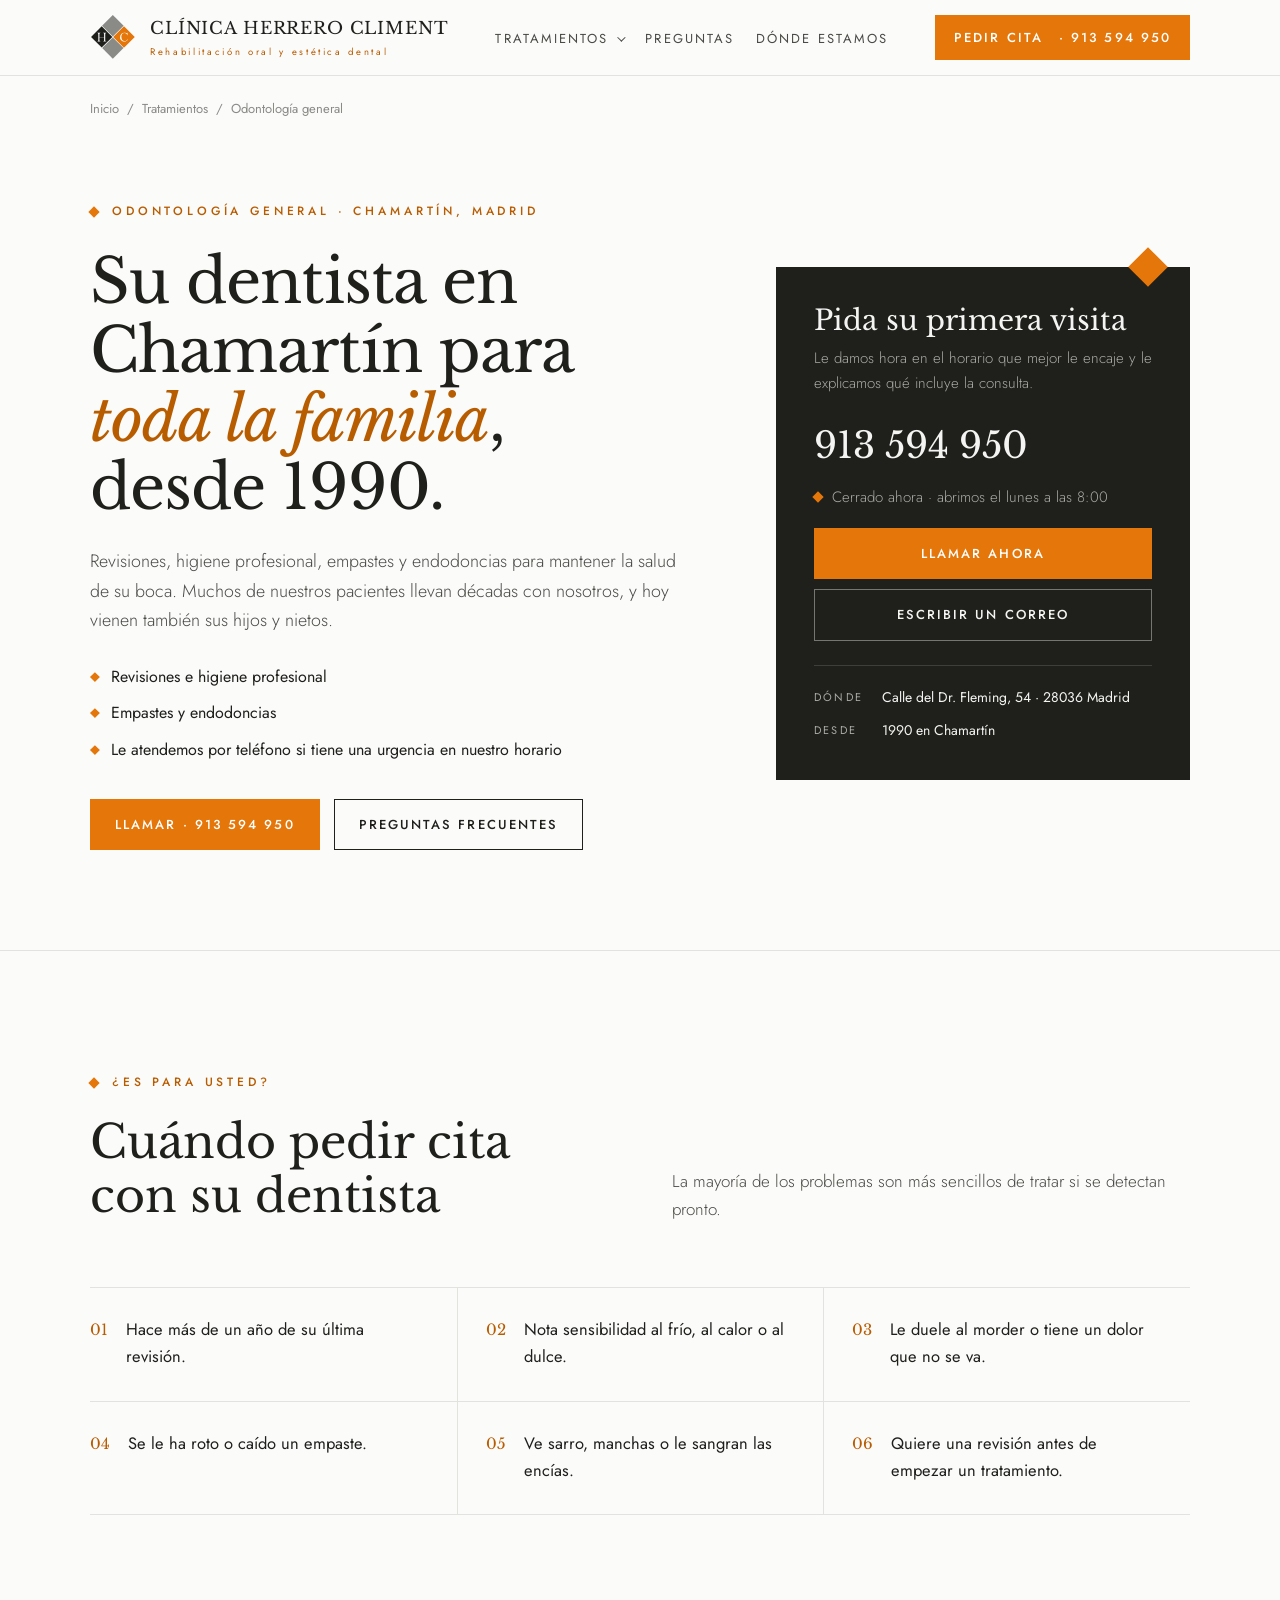
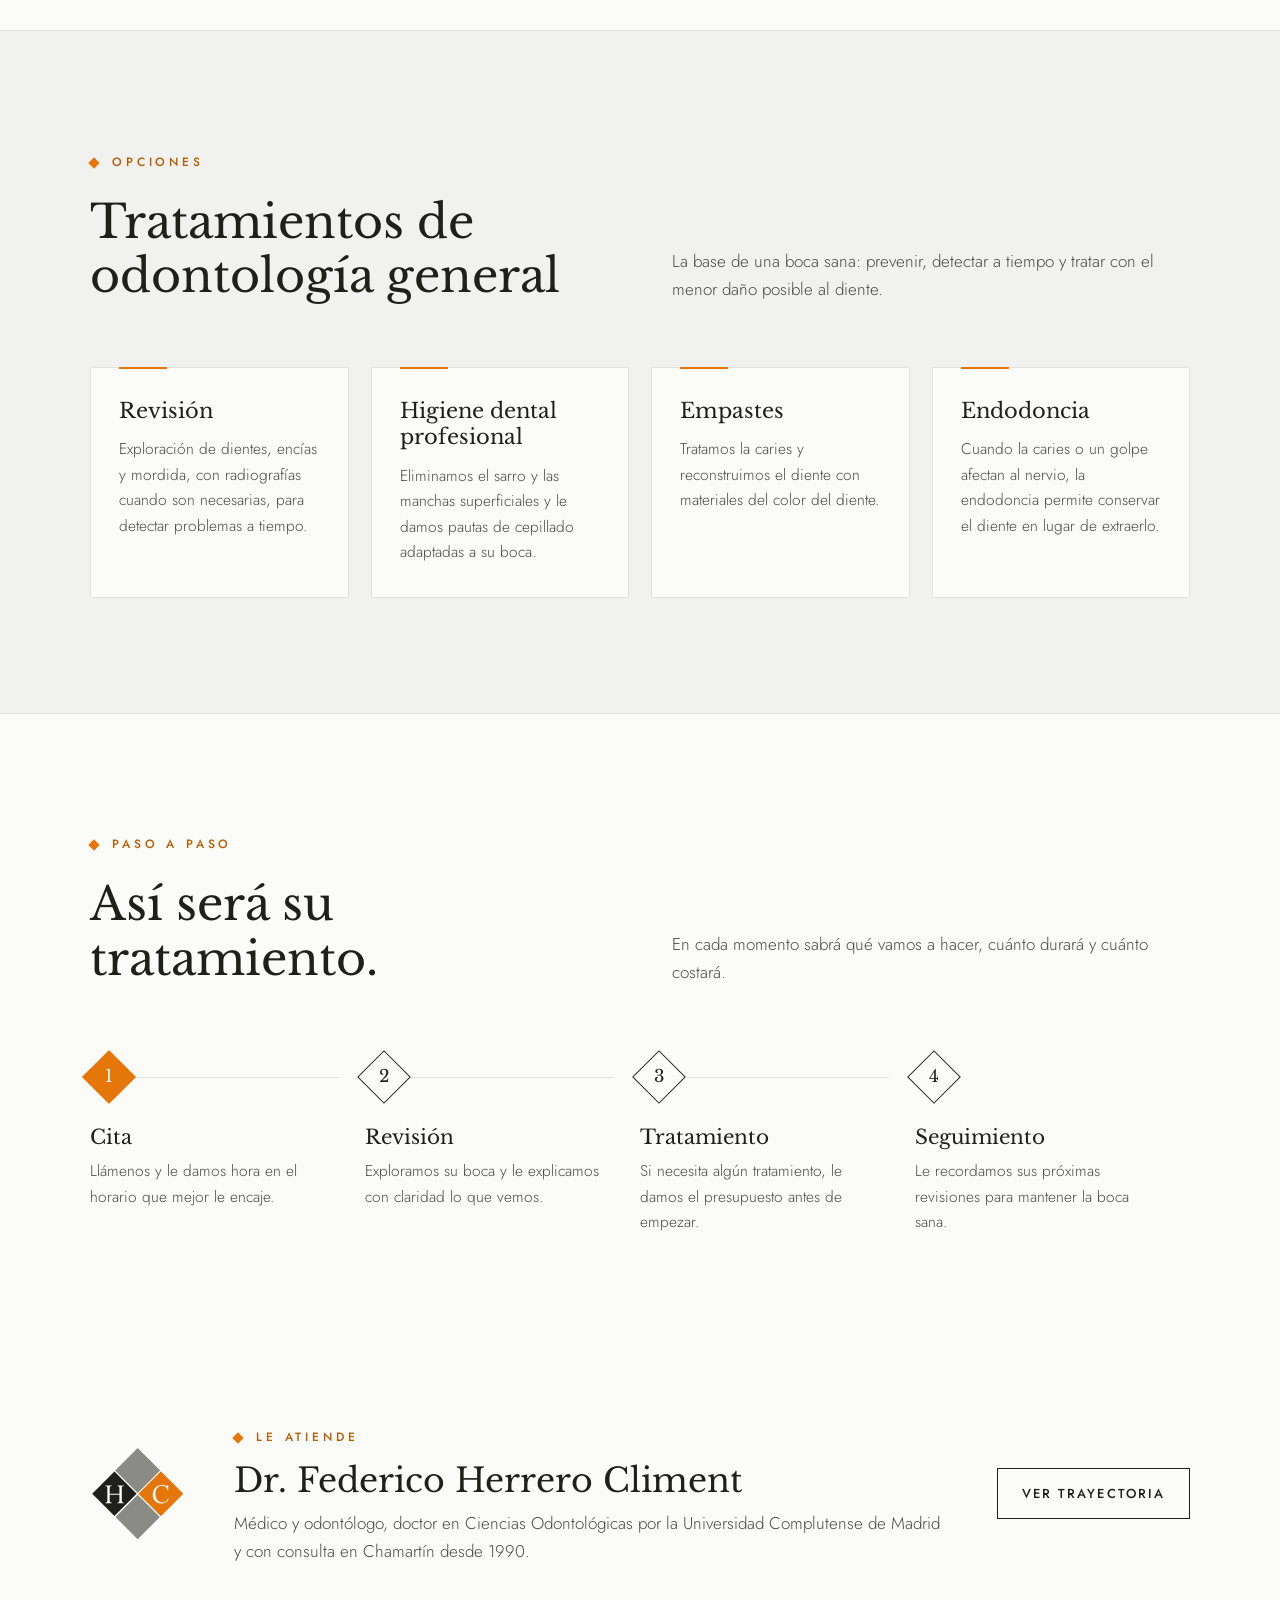
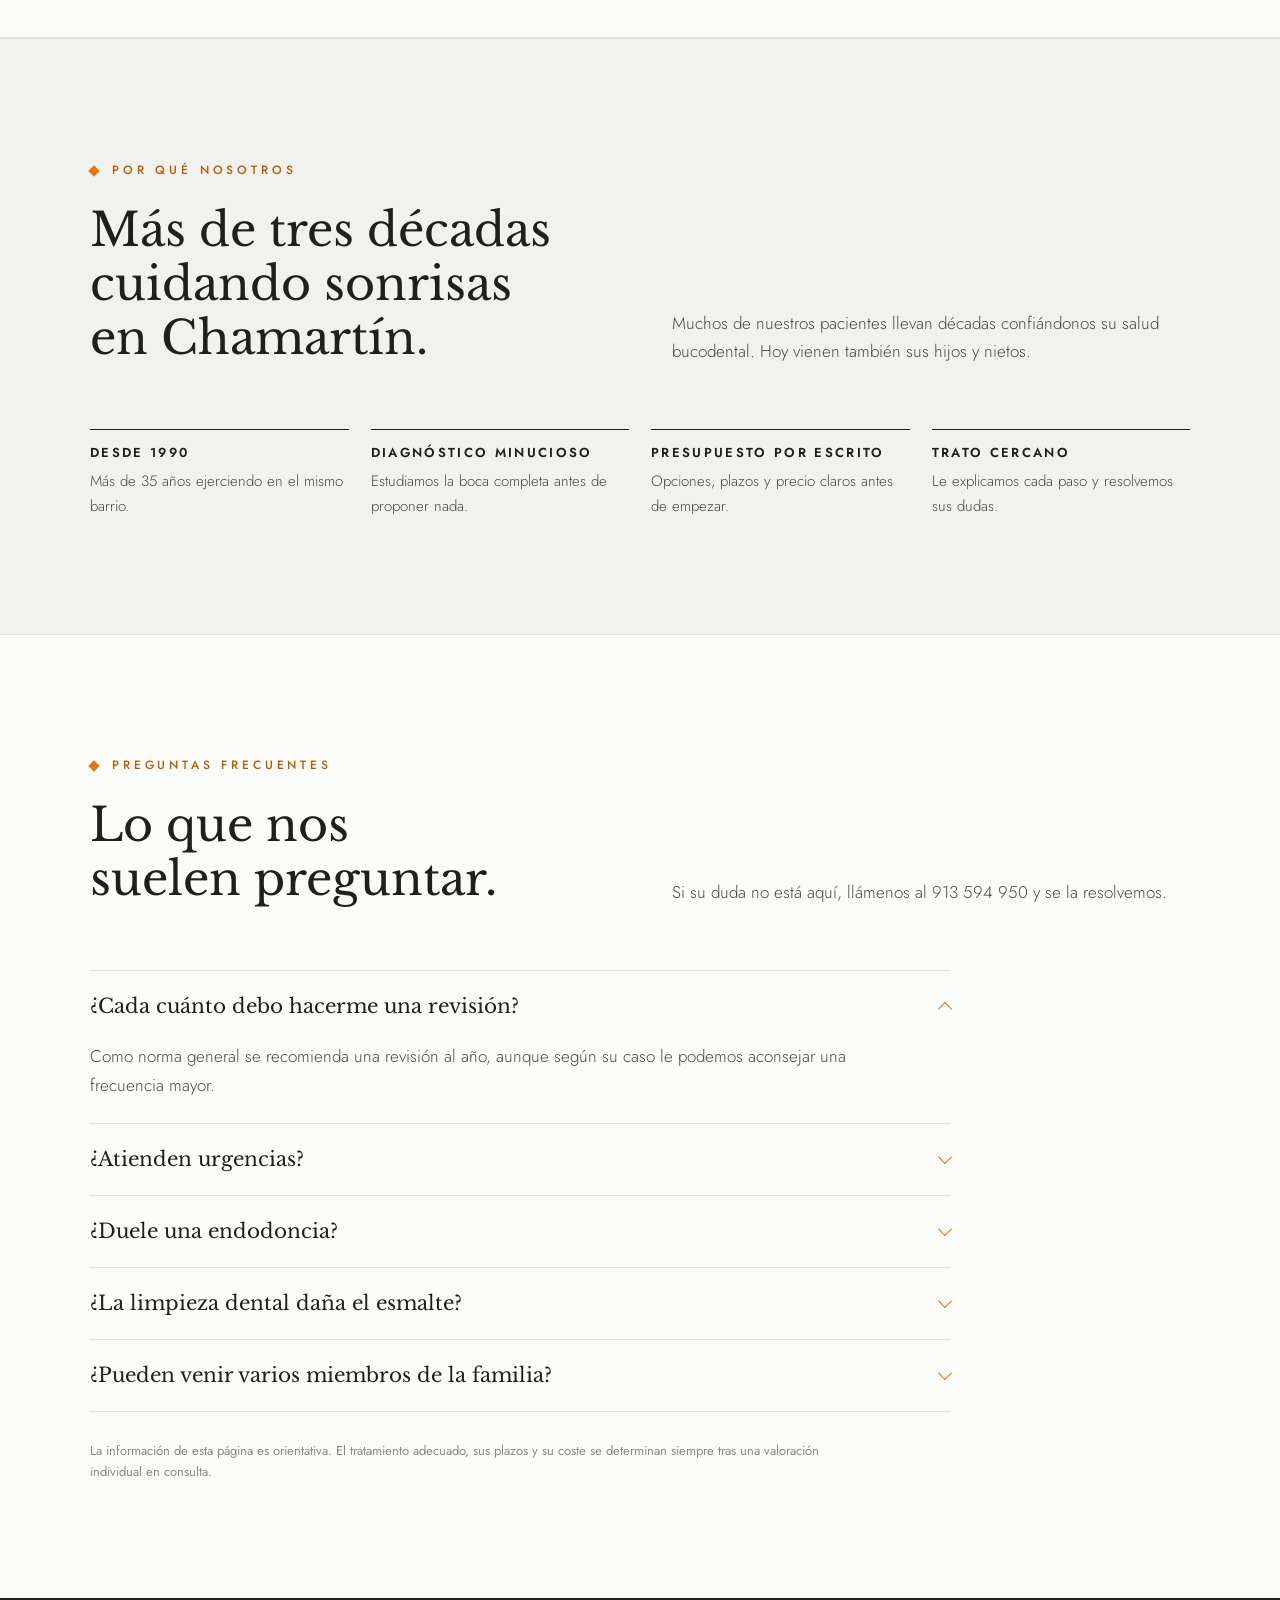
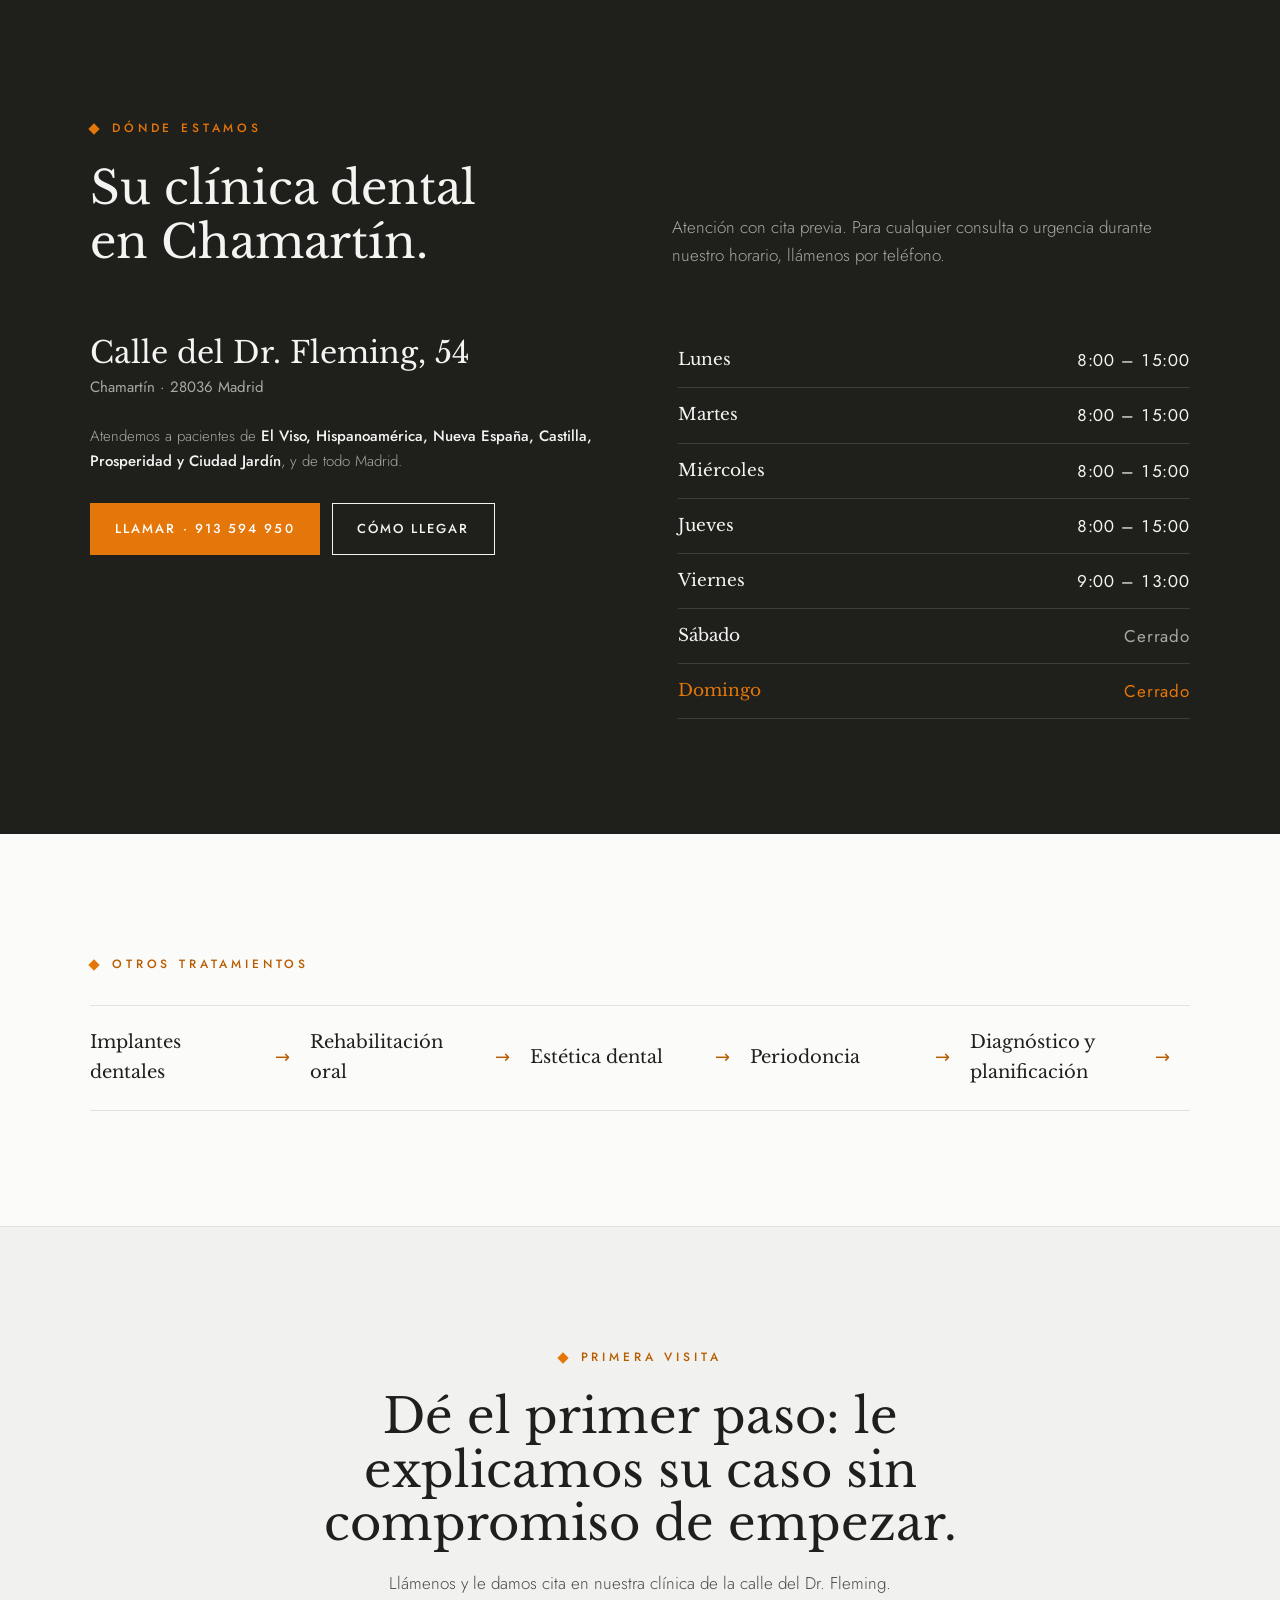
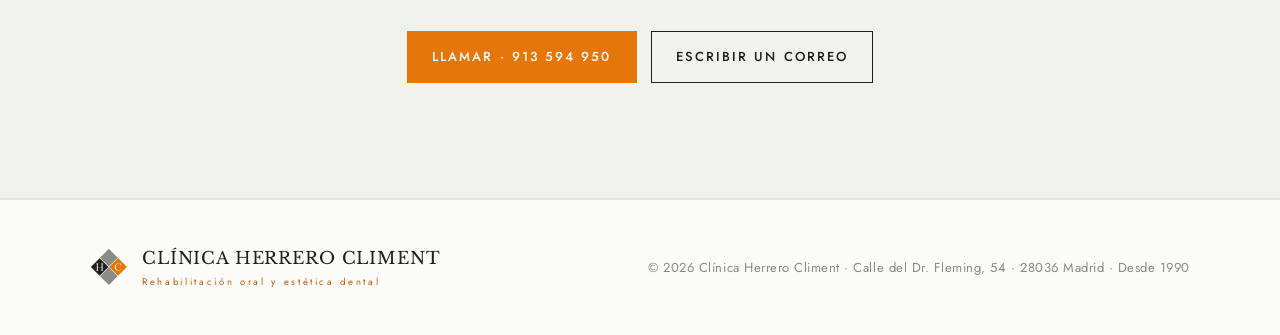
==== dentista-chamartin.html @ 9640ea22 "mejora" ====
<!doctype html>
<html lang="es">
<head>
<meta charset="utf-8">
<meta name="viewport" content="width=device-width, initial-scale=1, viewport-fit=cover">
<title>Dentista en Chamartín, Madrid | Revisiones, empastes y endodoncias | Clínica Herrero Climent</title>
<meta name="description" content="Dentista en Chamartín desde 1990: revisiones, higiene dental, empastes y endodoncias para toda la familia. Calle del Dr. Fleming, 54, Madrid. Tel. 913 594 950.">
<meta property="og:type" content="website">
<meta property="og:locale" content="es_ES">
<meta property="og:title" content="Dentista en Chamartín, Madrid | Revisiones, empastes y endodoncias | Clínica Herrero Climent">
<meta property="og:description" content="Dentista en Chamartín desde 1990: revisiones, higiene dental, empastes y endodoncias para toda la familia. Calle del Dr. Fleming, 54, Madrid. Tel. 913 594 950.">
<link rel="preconnect" href="https://fonts.googleapis.com">
<link rel="preconnect" href="https://fonts.gstatic.com" crossorigin>
<link rel="stylesheet" href="https://fonts.googleapis.com/css2?family=Libre+Baskerville:ital,wght@0,400;0,700;1,400&family=Jost:wght@300;400;500;600&display=swap">
<link rel="icon" href="favicon.svg" type="image/svg+xml">
<link rel="apple-touch-icon" href="apple-touch-icon.png">
<link rel="stylesheet" href="tratamientos.css">
<script type="application/ld+json">{"@context": "https://schema.org", "@type": "Dentist", "name": "Clínica Herrero Climent", "telephone": "+34913594950", "email": "clinica@fherrerocliment.net", "foundingDate": "1990", "address": {"@type": "PostalAddress", "streetAddress": "Calle del Dr. Fleming, 54", "addressLocality": "Madrid", "addressRegion": "Madrid", "postalCode": "28036", "addressCountry": "ES"}, "areaServed": ["Chamartín", "El Viso", "Hispanoamérica", "Nueva España", "Castilla", "Prosperidad", "Ciudad Jardín", "Madrid"], "openingHoursSpecification": [{"@type": "OpeningHoursSpecification", "dayOfWeek": ["Monday", "Tuesday", "Wednesday", "Thursday"], "opens": "08:00", "closes": "15:00"}, {"@type": "OpeningHoursSpecification", "dayOfWeek": "Friday", "opens": "09:00", "closes": "13:00"}], "availableService": {"@type": "MedicalProcedure", "name": "Odontología general"}, "employee": {"@type": "Person", "name": "Federico Herrero Climent", "honorificPrefix": "Dr.", "jobTitle": "Odontólogo", "alumniOf": [{"@type": "CollegeOrUniversity", "name": "Universidad de Alcalá"}, {"@type": "CollegeOrUniversity", "name": "Universidad Complutense de Madrid"}, {"@type": "CollegeOrUniversity", "name": "Universitat Politècnica de Catalunya"}], "memberOf": {"@type": "Organization", "name": "Sociedad Española de Periodoncia y Osteointegración (SEPA)"}}}</script>
<script type="application/ld+json">{"@context": "https://schema.org", "@type": "FAQPage", "mainEntity": [{"@type": "Question", "name": "¿Cada cuánto debo hacerme una revisión?", "acceptedAnswer": {"@type": "Answer", "text": "Como norma general se recomienda una revisión al año, aunque según su caso le podemos aconsejar una frecuencia mayor."}}, {"@type": "Question", "name": "¿Atienden urgencias?", "acceptedAnswer": {"@type": "Answer", "text": "Si tiene dolor o una urgencia dental durante nuestro horario, llámenos al 913 594 950 y haremos lo posible por atenderle cuanto antes."}}, {"@type": "Question", "name": "¿Duele una endodoncia?", "acceptedAnswer": {"@type": "Answer", "text": "Se realiza con anestesia local, por lo que durante el tratamiento no debería sentir dolor. Es normal notar el diente algo sensible los días siguientes."}}, {"@type": "Question", "name": "¿La limpieza dental daña el esmalte?", "acceptedAnswer": {"@type": "Answer", "text": "No. La higiene profesional elimina el sarro y la placa sin dañar el esmalte, y es una de las mejores formas de prevenir caries y problemas de encías."}}, {"@type": "Question", "name": "¿Pueden venir varios miembros de la familia?", "acceptedAnswer": {"@type": "Answer", "text": "Por supuesto. Atendemos a pacientes de todas las edades y muchas familias del barrio vienen a la clínica desde hace generaciones."}}]}</script>
</head>
<body>
<svg width="0" height="0" style="position:absolute" aria-hidden="true">
  <defs>
    <g id="hc-mark"><g transform="scale(2.69) translate(-297.5,-212.6)">
        <path class="tile t2" fill="var(--ink)" d="M 247.84 212.41 L 271.93 236.50 L 296.03 212.41 L 271.93 188.31 Z M 247.84 212.41 "/>
        <path class="tile t4" fill="var(--stone)" d="M 273.03 237.60 L 297.13 261.69 L 321.22 237.60 L 297.13 213.50 Z M 273.03 237.60 "/>
        <path class="tile t1" fill="var(--stone)" d="M 272.77 187.19 L 297.14 211.57 L 321.52 187.19 L 297.14 162.82 Z M 272.77 187.19 "/>
        <path class="tile t3" fill="var(--orange)" d="M 297.96 212.39 L 322.34 236.76 L 346.71 212.39 L 322.34 188.01 Z M 297.96 212.39 "/>
        <path fill="#ffffff" d="M 327.76 221.66 C 326.33 222.54 324.71 222.99 322.88 222.99 C 321.15 222.99 319.55 222.58 318.07 221.76 C 316.60 220.94 315.46 219.82 314.66 218.39 C 313.87 216.96 313.47 215.32 313.47 213.46 C 313.47 210.41 314.40 207.89 316.27 205.90 C 318.14 203.90 320.50 202.90 323.35 202.90 C 324.31 202.90 325.52 203.07 326.99 203.41 C 327.82 203.60 328.39 203.70 328.70 203.70 C 329.19 203.70 329.53 203.50 329.73 203.10 L 330.27 203.10 L 330.27 208.81 L 329.70 208.81 C 329.24 207.03 328.51 205.73 327.51 204.89 C 326.50 204.05 325.16 203.64 323.48 203.64 C 321.30 203.64 319.58 204.42 318.31 205.98 C 317.04 207.55 316.40 209.64 316.40 212.25 C 316.40 215.11 317.07 217.41 318.42 219.16 C 319.76 220.91 321.52 221.78 323.69 221.78 C 326.71 221.78 328.93 220.37 330.37 217.57 L 330.87 218.04 C 330.23 219.57 329.20 220.77 327.76 221.66 "/>
        <path fill="var(--paper)" d="M 282.13 203.82 C 281.31 203.82 280.73 204.05 280.41 204.50 C 280.10 204.96 279.94 205.76 279.94 206.91 L 279.94 218.99 C 279.94 220.15 280.10 220.95 280.41 221.39 C 280.73 221.84 281.31 222.06 282.13 222.06 L 282.13 222.62 L 275.20 222.62 L 275.20 222.06 C 276.06 222.06 276.64 221.84 276.92 221.39 C 277.22 220.95 277.36 220.14 277.36 218.99 L 277.36 213.37 L 266.82 213.37 L 266.82 218.99 C 266.82 220.13 266.98 220.93 267.30 221.39 C 267.63 221.84 268.21 222.06 269.06 222.06 L 269.06 222.62 L 262.06 222.62 L 262.06 222.06 C 262.91 222.06 263.49 221.83 263.80 221.37 C 264.10 220.92 264.26 220.12 264.26 218.99 L 264.26 206.91 C 264.26 205.73 264.10 204.91 263.79 204.48 C 263.47 204.04 262.90 203.82 262.06 203.82 L 262.06 203.26 L 269.06 203.26 L 269.06 203.82 C 268.21 203.82 267.63 204.06 267.30 204.53 C 266.98 205 266.82 205.79 266.82 206.91 L 266.82 212.42 L 277.36 212.42 L 277.36 206.91 C 277.36 205.72 277.21 204.91 276.91 204.48 C 276.60 204.04 276.03 203.82 275.20 203.82 L 275.20 203.26 L 282.13 203.26 Z M 282.13 203.82 "/>
      </g></g>
  </defs>
</svg>

<header class="top">
  <div class="wrap">
    <a class="brand" href="index.html" aria-label="Clínica Herrero Climent, inicio">
      <svg viewBox="-140 -140 280 280" aria-hidden="true"><use href="#hc-mark"/></svg>
      <span><span class="brand-name">Clínica Herrero Climent</span><span class="brand-sub">Rehabilitación oral y estética dental</span></span>
    </a>
    <nav aria-label="Principal">
      <ul>
        <li class="has-sub"><a href="index.html#tratamientos">Tratamientos</a>
          <div class="sub"><ul>
            <li><a href="implantes-dentales-chamartin.html">Implantes dentales</a></li>
            <li><a href="rehabilitacion-oral-chamartin.html">Rehabilitación oral</a></li>
            <li><a href="estetica-dental-chamartin.html">Estética dental</a></li>
            <li><a href="periodoncia-chamartin.html">Periodoncia</a></li>
            <li><a href="dentista-chamartin.html" aria-current="page">Odontología general</a></li>
            <li><a href="estudio-dental-chamartin.html">Diagnóstico y planificación</a></li>
          </ul></div>
        </li>
        <li><a href="#preguntas">Preguntas</a></li>
        <li><a href="#ubicacion">Dónde estamos</a></li>
      </ul>
    </nav>
    <a class="btn solid" href="tel:+34913594950">Pedir cita<span class="long">&nbsp;· 913 594 950</span></a>
  </div>
</header>

<main>
  <section class="hero">
    <div class="wrap">
      <p class="crumbs"><a href="index.html">Inicio</a><span>/</span><a href="index.html#tratamientos">Tratamientos</a><span>/</span>Odontología general</p>
      <div class="grid">
        <div>
          <span class="eyebrow">Odontología general · Chamartín, Madrid</span>
          <h1>Su dentista en Chamartín para <em>toda la familia</em>, desde 1990.</h1>
          <p class="lead">Revisiones, higiene profesional, empastes y endodoncias para mantener la salud de su boca. Muchos de nuestros pacientes llevan décadas con nosotros, y hoy vienen también sus hijos y nietos.</p>
          <ul class="checks">
<li>Revisiones e higiene profesional</li>
<li>Empastes y endodoncias</li>
<li>Le atendemos por teléfono si tiene una urgencia en nuestro horario</li>
          </ul>
          <div class="actions">
            <a class="btn solid" href="tel:+34913594950">Llamar · 913 594 950</a>
            <a class="btn" href="#preguntas">Preguntas frecuentes</a>
          </div>
        </div>
        <aside class="card" aria-label="Pedir cita">
          <h2>Pida su primera visita</h2>
          <p>Le damos hora en el horario que mejor le encaje y le explicamos qué incluye la consulta.</p>
          <a class="tel" href="tel:+34913594950">913 594 950</a>
          <p class="status" id="status" aria-live="polite">Lunes a jueves 8:00–15:00 · Viernes 9:00–13:00</p>
          <a class="btn solid" href="tel:+34913594950">Llamar ahora</a>
          <a class="btn ghost" href="mailto:clinica@fherrerocliment.net?subject=Solicitud%20de%20cita%20%C2%B7%20Odontolog%C3%ADa%20general">Escribir un correo</a>
          <dl>
            <dt>Dónde</dt><dd>Calle del Dr. Fleming, 54 · 28036 Madrid</dd>
            <dt>Desde</dt><dd>1990 en Chamartín</dd>
          </dl>
        </aside>
      </div>
    </div>
  </section>

  <section class="block">
    <div class="wrap">
      <div class="head">
        <div><span class="eyebrow">¿Es para usted?</span><h2>Cuándo pedir cita con su dentista</h2></div>
        <p>La mayoría de los problemas son más sencillos de tratar si se detectan pronto.</p>
      </div>
      <div class="signs">
<div class="sign"><b>01</b><p>Hace más de un año de su última revisión.</p></div>
<div class="sign"><b>02</b><p>Nota sensibilidad al frío, al calor o al dulce.</p></div>
<div class="sign"><b>03</b><p>Le duele al morder o tiene un dolor que no se va.</p></div>
<div class="sign"><b>04</b><p>Se le ha roto o caído un empaste.</p></div>
<div class="sign"><b>05</b><p>Ve sarro, manchas o le sangran las encías.</p></div>
<div class="sign"><b>06</b><p>Quiere una revisión antes de empezar un tratamiento.</p></div>
      </div>
    </div>
  </section>

  <section class="block alt">
    <div class="wrap">
      <div class="head">
        <div><span class="eyebrow">Opciones</span><h2>Tratamientos de odontología general</h2></div>
        <p>La base de una boca sana: prevenir, detectar a tiempo y tratar con el menor daño posible al diente.</p>
      </div>
      <div class="opts">
<article class="opt"><h3>Revisión</h3><p>Exploración de dientes, encías y mordida, con radiografías cuando son necesarias, para detectar problemas a tiempo.</p></article>
<article class="opt"><h3>Higiene dental profesional</h3><p>Eliminamos el sarro y las manchas superficiales y le damos pautas de cepillado adaptadas a su boca.</p></article>
<article class="opt"><h3>Empastes</h3><p>Tratamos la caries y reconstruimos el diente con materiales del color del diente.</p></article>
<article class="opt"><h3>Endodoncia</h3><p>Cuando la caries o un golpe afectan al nervio, la endodoncia permite conservar el diente en lugar de extraerlo.</p></article>
      </div>
    </div>
  </section>

  <section class="block">
    <div class="wrap">
      <div class="head">
        <div><span class="eyebrow">Paso a paso</span><h2>Así será su tratamiento.</h2></div>
        <p>En cada momento sabrá qué vamos a hacer, cuánto durará y cuánto costará.</p>
      </div>
      <div class="steps">
<div class="step"><div class="dot"><span><i>1</i></span></div><h3>Cita</h3><p>Llámenos y le damos hora en el horario que mejor le encaje.</p></div>
<div class="step"><div class="dot"><span><i>2</i></span></div><h3>Revisión</h3><p>Exploramos su boca y le explicamos con claridad lo que vemos.</p></div>
<div class="step"><div class="dot"><span><i>3</i></span></div><h3>Tratamiento</h3><p>Si necesita algún tratamiento, le damos el presupuesto antes de empezar.</p></div>
<div class="step"><div class="dot"><span><i>4</i></span></div><h3>Seguimiento</h3><p>Le recordamos sus próximas revisiones para mantener la boca sana.</p></div>
      </div>
    </div>
  </section>

  <section class="doc-strip">
    <div class="wrap">
      <svg class="doc-mark" viewBox="-140 -140 280 280" aria-hidden="true"><use href="#hc-mark"/></svg>
      <div>
        <span class="eyebrow">Le atiende</span>
        <h2>Dr. Federico Herrero Climent</h2>
        <p>Médico y odontólogo, doctor en Ciencias Odontológicas por la Universidad Complutense de Madrid y con consulta en Chamartín desde 1990.</p>
      </div>
      <a class="btn" href="index.html#doctor">Ver trayectoria</a>
    </div>
  </section>

  <section class="block alt">
    <div class="wrap">
      <div class="head">
        <div><span class="eyebrow">Por qué nosotros</span><h2>Más de tres décadas cuidando sonrisas en Chamartín.</h2></div>
        <p>Muchos de nuestros pacientes llevan décadas confiándonos su salud bucodental. Hoy vienen también sus hijos y nietos.</p>
      </div>
      <div class="why">
        <div><h3>Desde 1990</h3><p>Más de 35 años ejerciendo en el mismo barrio.</p></div>
        <div><h3>Diagnóstico minucioso</h3><p>Estudiamos la boca completa antes de proponer nada.</p></div>
        <div><h3>Presupuesto por escrito</h3><p>Opciones, plazos y precio claros antes de empezar.</p></div>
        <div><h3>Trato cercano</h3><p>Le explicamos cada paso y resolvemos sus dudas.</p></div>
      </div>
    </div>
  </section>

  <section class="block" id="preguntas">
    <div class="wrap">
      <div class="head">
        <div><span class="eyebrow">Preguntas frecuentes</span><h2>Lo que nos suelen preguntar.</h2></div>
        <p>Si su duda no está aquí, llámenos al 913 594 950 y se la resolvemos.</p>
      </div>
      <div class="faq">
<details open><summary>¿Cada cuánto debo hacerme una revisión?</summary><p>Como norma general se recomienda una revisión al año, aunque según su caso le podemos aconsejar una frecuencia mayor.</p></details>
<details><summary>¿Atienden urgencias?</summary><p>Si tiene dolor o una urgencia dental durante nuestro horario, llámenos al 913 594 950 y haremos lo posible por atenderle cuanto antes.</p></details>
<details><summary>¿Duele una endodoncia?</summary><p>Se realiza con anestesia local, por lo que durante el tratamiento no debería sentir dolor. Es normal notar el diente algo sensible los días siguientes.</p></details>
<details><summary>¿La limpieza dental daña el esmalte?</summary><p>No. La higiene profesional elimina el sarro y la placa sin dañar el esmalte, y es una de las mejores formas de prevenir caries y problemas de encías.</p></details>
<details><summary>¿Pueden venir varios miembros de la familia?</summary><p>Por supuesto. Atendemos a pacientes de todas las edades y muchas familias del barrio vienen a la clínica desde hace generaciones.</p></details>
      </div>
      <p class="legal">La información de esta página es orientativa. El tratamiento adecuado, sus plazos y su coste se determinan siempre tras una valoración individual en consulta.</p>
    </div>
  </section>

  <section class="block local" id="ubicacion">
    <div class="wrap">
      <div class="head">
        <div><span class="eyebrow">Dónde estamos</span><h2>Su clínica dental en Chamartín.</h2></div>
        <p>Atención con cita previa. Para cualquier consulta o urgencia durante nuestro horario, llámenos por teléfono.</p>
      </div>
      <div class="local-grid">
        <div>
          <p class="addr">Calle del Dr. Fleming, 54<small>Chamartín · 28036 Madrid</small></p>
          <p class="barrios">Atendemos a pacientes de <strong>El Viso, Hispanoamérica, Nueva España, Castilla, Prosperidad y Ciudad Jardín</strong>, y de todo Madrid.</p>
          <div class="actions">
            <a class="btn solid" href="tel:+34913594950">Llamar · 913 594 950</a>
            <a class="btn" href="https://www.google.com/maps/search/?api=1&amp;query=Calle+del+Dr.+Fleming+54+28036+Madrid" target="_blank" rel="noopener">Cómo llegar</a>
          </div>
        </div>
        <table class="hours">
          <tbody>
            <tr data-d="1"><th scope="row">Lunes</th><td>8:00 – 15:00</td></tr>
            <tr data-d="2"><th scope="row">Martes</th><td>8:00 – 15:00</td></tr>
            <tr data-d="3"><th scope="row">Miércoles</th><td>8:00 – 15:00</td></tr>
            <tr data-d="4"><th scope="row">Jueves</th><td>8:00 – 15:00</td></tr>
            <tr data-d="5"><th scope="row">Viernes</th><td>9:00 – 13:00</td></tr>
            <tr data-d="6" class="closed"><th scope="row">Sábado</th><td>Cerrado</td></tr>
            <tr data-d="0" class="closed"><th scope="row">Domingo</th><td>Cerrado</td></tr>
          </tbody>
        </table>
      </div>
    </div>
  </section>

  <section class="block">
    <div class="wrap">
      <div class="head" style="margin-bottom:28px">
        <div><span class="eyebrow">Otros tratamientos</span></div>
      </div>
      <div class="related">
<a href="implantes-dentales-chamartin.html">Implantes dentales</a>
<a href="rehabilitacion-oral-chamartin.html">Rehabilitación oral</a>
<a href="estetica-dental-chamartin.html">Estética dental</a>
<a href="periodoncia-chamartin.html">Periodoncia</a>
<a href="estudio-dental-chamartin.html">Diagnóstico y planificación</a>
      </div>
    </div>
  </section>

  <section class="block alt cta">
    <div class="wrap">
      <span class="eyebrow">Primera visita</span>
      <h2>Dé el primer paso: le explicamos su caso sin compromiso de empezar.</h2>
      <p>Llámenos y le damos cita en nuestra clínica de la calle del Dr. Fleming.</p>
      <div class="actions">
        <a class="btn solid" href="tel:+34913594950">Llamar · 913 594 950</a>
        <a class="btn" href="mailto:clinica@fherrerocliment.net?subject=Solicitud%20de%20cita%20%C2%B7%20Odontolog%C3%ADa%20general">Escribir un correo</a>
      </div>
    </div>
  </section>
</main>

<footer>
  <div class="wrap">
    <a class="brand" href="index.html" aria-label="Volver al inicio">
      <svg viewBox="-140 -140 280 280" aria-hidden="true"><use href="#hc-mark"/></svg>
      <span><span class="brand-name">Clínica Herrero Climent</span><span class="brand-sub">Rehabilitación oral y estética dental</span></span>
    </a>
    <small>© <span id="yr">2026</span> Clínica Herrero Climent · Calle del Dr. Fleming, 54 · 28036 Madrid · Desde 1990</small>
  </div>
</footer>

<div class="callbar">
  <a class="btn solid" href="tel:+34913594950">Llamar · 913 594 950</a>
  <a class="btn" href="mailto:clinica@fherrerocliment.net?subject=Solicitud%20de%20cita%20%C2%B7%20Odontolog%C3%ADa%20general">Correo</a>
</div>

<script>
(function(){
  var now;
  try{
    var p=new Intl.DateTimeFormat('en-GB',{timeZone:'Europe/Madrid',weekday:'short',hour:'2-digit',minute:'2-digit',year:'numeric',hour12:false}).formatToParts(new Date());
    var g=function(t){return (p.find(function(x){return x.type===t})||{}).value};
    now={d:{Sun:0,Mon:1,Tue:2,Wed:3,Thu:4,Fri:5,Sat:6}[g('weekday')],h:+g('hour')%24,m:+g('minute'),y:+g('year')};
  }catch(e){var d=new Date();now={d:d.getDay(),h:d.getHours(),m:d.getMinutes(),y:d.getFullYear()}}
  var yr=document.getElementById('yr');if(yr)yr.textContent=now.y;
  var sched={1:[480,900],2:[480,900],3:[480,900],4:[480,900],5:[540,780]};
  var row=document.querySelector('.hours tr[data-d="'+now.d+'"]');if(row)row.classList.add('today');
  var st=document.getElementById('status');if(!st)return;
  var t=now.h*60+now.m,s=sched[now.d],fmt=function(x){return Math.floor(x/60)+':'+String(x%60).padStart(2,'0')};
  if(s&&t>=s[0]&&t<s[1]){st.textContent='Abierto ahora · hasta las '+fmt(s[1]);st.className='status open'}
  else if(s&&t<s[0]){st.textContent='Hoy abrimos a las '+fmt(s[0]);st.className='status closed'}
  else{var n=now.d,i=0;do{n=(n+1)%7;i++}while(!sched[n]&&i<7);
    var names=['domingo','lunes','martes','miércoles','jueves','viernes','sábado'];
    st.textContent='Cerrado ahora · abrimos el '+names[n]+' a las '+fmt(sched[n][0]);st.className='status closed'}
})();
</script>
</body>
</html>
---- tratamientos.css ----
/* Estilos compartidos de las páginas de tratamiento. Mismos tokens que index.html. */
:root{
  --paper:#fbfbfa;--paper-2:#f1f1ef;--ink:#1f1f1c;--ink-soft:#4a4a46;--stone:#8a8a87;--stone-light:#c9c9c5;--line:#e2e2de;
  --orange:#e57609;--orange-ink:#b85c00;--on-orange:#ffffff;--block:#1f1f1c;--on-block:#f4f4f2;--on-block-soft:#a9a9a4;
  --serif:"Libre Baskerville","Baskerville","Georgia","Times New Roman",serif;
  --sans:"Jost","Futura","Century Gothic","Avenir Next",system-ui,sans-serif;
  --wrap:1180px;--gutter:clamp(16px,4vw,40px);
}
@media (prefers-color-scheme:dark){
  :root:not([data-theme="light"]){
    --paper:#151513;--paper-2:#1d1d1b;--ink:#efefec;--ink-soft:#b8b8b3;--stone:#8f8f8b;--stone-light:#4a4a47;--line:#2d2d2a;
    --orange:#f08a22;--orange-ink:#f5a04a;--on-orange:#1a1309;--block:#0e0e0d;--on-block:#f4f4f2;--on-block-soft:#9a9a95;color-scheme:dark}
}
:root[data-theme="dark"]{
  --paper:#151513;--paper-2:#1d1d1b;--ink:#efefec;--ink-soft:#b8b8b3;--stone:#8f8f8b;--stone-light:#4a4a47;--line:#2d2d2a;
  --orange:#f08a22;--orange-ink:#f5a04a;--on-orange:#1a1309;--block:#0e0e0d;--on-block:#f4f4f2;--on-block-soft:#9a9a95;color-scheme:dark}

*,*::before,*::after{box-sizing:border-box}
html{scroll-behavior:smooth}
@media (prefers-reduced-motion:reduce){html{scroll-behavior:auto}*{animation:none!important;transition:none!important}}
body{margin:0;background:var(--paper);color:var(--ink);font-family:var(--sans);font-size:17px;line-height:1.65;-webkit-font-smoothing:antialiased}
a{color:inherit}
:focus-visible{outline:2px solid var(--orange);outline-offset:3px}
.wrap{max-width:var(--wrap);margin-inline:auto;padding-inline:var(--gutter)}
h1,h2,h3{font-family:var(--serif);font-weight:400;line-height:1.12;text-wrap:balance;margin:0}
p{margin:0}
.eyebrow{font-size:12px;font-weight:500;letter-spacing:.32em;text-transform:uppercase;color:var(--orange-ink);display:inline-flex;align-items:center;gap:14px}
.eyebrow::before{content:"";width:8px;height:8px;background:var(--orange);transform:rotate(45deg);flex:none}

/* header */
.top{position:sticky;top:0;z-index:20;background:color-mix(in srgb,var(--paper) 88%,transparent);backdrop-filter:blur(10px);-webkit-backdrop-filter:blur(10px);border-bottom:1px solid var(--line)}
.top .wrap{display:flex;align-items:center;justify-content:space-between;gap:20px;padding-block:14px}
.brand{display:flex;align-items:center;gap:14px;text-decoration:none;min-width:0}
.brand svg{width:46px;height:46px;flex:none}
.brand-name{font-family:var(--serif);font-size:17px;letter-spacing:.05em;text-transform:uppercase;line-height:1.1;white-space:nowrap}
.brand-sub{display:block;font-size:9.5px;letter-spacing:.28em;color:var(--orange-ink);margin-top:3px;white-space:nowrap}
nav ul{list-style:none;margin:0;padding:0;display:flex;gap:22px}
nav a{white-space:nowrap;text-decoration:none;font-size:13px;letter-spacing:.16em;text-transform:uppercase;color:var(--ink-soft)}
nav a:hover{color:var(--orange-ink)}
@media (max-width:1100px){nav{display:none}}
/* desplegable de Tratamientos */
nav li{position:relative}
nav .has-sub > a{display:inline-flex;align-items:center;gap:9px}
nav .has-sub > a::after{content:"";width:6px;height:6px;border-right:1.5px solid currentColor;border-bottom:1.5px solid currentColor;transform:rotate(45deg) translateY(-2px);transition:transform .2s}
nav .has-sub:hover > a::after,nav .has-sub:focus-within > a::after{transform:rotate(225deg) translateY(-1px)}
nav .sub{position:absolute;top:100%;left:-24px;min-width:300px;padding-top:18px;opacity:0;visibility:hidden;transform:translateY(-6px);transition:opacity .2s,transform .2s,visibility 0s .2s;z-index:40}
nav .has-sub:hover .sub,nav .has-sub:focus-within .sub{opacity:1;visibility:visible;transform:none;transition:opacity .2s,transform .2s}
nav .sub ul{display:flex;flex-direction:column;gap:0;background:var(--paper);border:1px solid var(--line);border-top:2px solid var(--orange);box-shadow:0 14px 34px rgba(0,0,0,.12);padding:8px 0}
nav .sub a{display:flex;align-items:center;gap:12px;padding:12px 24px;font-size:12.5px;letter-spacing:.12em;color:var(--ink-soft)}
nav .sub a::before{content:"";width:6px;height:6px;background:var(--stone-light);transform:rotate(45deg);flex:none;transition:background .2s}
nav .sub a:hover,nav .sub a[aria-current="page"]{color:var(--orange-ink);background:var(--paper-2)}
nav .sub a:hover::before,nav .sub a[aria-current="page"]::before{background:var(--orange)}

@media (max-width:520px){.top .brand-name{font-size:13px;white-space:normal;letter-spacing:.03em}.top .brand-sub{display:none}.brand svg{width:36px;height:36px}.top .btn span.long{display:none}.top .btn{padding:10px 14px;font-size:12px;letter-spacing:.12em}}

.btn{display:inline-flex;align-items:center;justify-content:center;gap:10px;font-family:var(--sans);font-size:13px;font-weight:500;letter-spacing:.16em;text-transform:uppercase;text-decoration:none;padding:14px 24px;border:1px solid var(--ink);color:var(--ink);background:transparent;cursor:pointer;transition:background .25s,color .25s,border-color .25s;white-space:nowrap}
.btn:hover{background:var(--ink);color:var(--paper)}
.btn.solid{background:var(--orange);border-color:var(--orange);color:var(--on-orange)}
.btn.solid:hover{background:var(--ink);border-color:var(--ink);color:var(--paper)}
.top .btn{padding:11px 18px}

/* breadcrumb */
.crumbs{font-size:13px;color:var(--stone);padding-top:22px}
.crumbs a{text-decoration:none}.crumbs a:hover{color:var(--orange-ink)}
.crumbs span{margin-inline:8px}

/* hero */
.hero{border-bottom:1px solid var(--line)}
.hero .grid{display:grid;grid-template-columns:1.2fr .8fr;gap:clamp(32px,5vw,72px);align-items:center;padding-block:clamp(36px,6vw,80px) clamp(56px,8vw,100px)}
.hero h1{font-size:clamp(34px,4.8vw,62px);letter-spacing:-.015em;margin-top:24px}
.hero h1 em{font-style:italic;color:var(--orange-ink)}
.hero .lead{font-size:clamp(17px,1.4vw,19px);color:var(--ink-soft);max-width:34em;margin-top:24px;font-weight:300}
.checks{list-style:none;padding:0;margin:28px 0 0;display:flex;flex-direction:column;gap:10px}
.checks li{display:flex;gap:14px;align-items:baseline;font-size:16px}
.checks li::before{content:"";width:7px;height:7px;background:var(--orange);transform:rotate(45deg) translateY(-2px);flex:none}
.hero .actions{display:flex;flex-wrap:wrap;gap:14px;margin-top:36px}

.card{background:var(--block);color:var(--on-block);padding:clamp(26px,3vw,38px);position:relative}
.card::before{content:"";position:absolute;top:-14px;right:28px;width:28px;height:28px;background:var(--orange);transform:rotate(45deg)}
.card h2{font-size:clamp(22px,2.2vw,28px)}
.card p{color:var(--on-block-soft);font-size:15px;font-weight:300;margin-top:10px}
.card .tel{display:block;font-family:var(--serif);font-size:clamp(28px,3vw,36px);text-decoration:none;margin-top:20px;font-variant-numeric:tabular-nums}
.card .tel:hover{color:var(--orange)}
.card .btn{width:100%;margin-top:18px}
.card .btn.ghost{border-color:color-mix(in srgb,var(--on-block) 40%,transparent);color:var(--on-block);margin-top:10px}
.card .btn.ghost:hover{background:var(--on-block);color:var(--block)}
.card dl{margin:24px 0 0;display:grid;grid-template-columns:auto 1fr;gap:10px 18px;font-size:14px;border-top:1px solid color-mix(in srgb,var(--on-block) 14%,transparent);padding-top:20px}
.card dt{font-size:11px;letter-spacing:.22em;text-transform:uppercase;color:var(--on-block-soft);padding-top:2px}
.card dd{margin:0}
.status{display:flex;align-items:center;gap:10px;margin-top:16px;font-size:14px}
.status::before{content:"";width:8px;height:8px;transform:rotate(45deg);background:var(--on-block-soft);flex:none}
.status.open::before{background:#5fbf6a}.status.closed::before{background:var(--orange)}
@media (max-width:900px){.hero .grid{grid-template-columns:1fr}}

/* sections */
section.block{padding-block:clamp(64px,9vw,120px)}
section.alt{background:var(--paper-2);border-block:1px solid var(--line)}
.head{display:grid;grid-template-columns:1fr 1fr;gap:clamp(24px,5vw,80px);align-items:end;margin-bottom:clamp(40px,5vw,64px)}
.head h2{font-size:clamp(28px,3.6vw,46px);line-height:1.18;margin-top:20px}
.head p{color:var(--ink-soft);max-width:34em;font-weight:300}
@media (max-width:860px){.head{grid-template-columns:1fr}}

/* signs */
.signs{display:grid;grid-template-columns:repeat(3,1fr);gap:0;border-top:1px solid var(--line)}
.sign{padding:28px 28px 30px 0;border-bottom:1px solid var(--line);display:flex;gap:18px;align-items:flex-start}
.sign:not(:nth-child(3n+1)){padding-left:28px;border-left:1px solid var(--line)}
.sign b{font-family:var(--serif);font-weight:400;font-size:15px;color:var(--orange-ink);font-variant-numeric:tabular-nums;padding-top:2px}
.sign p{font-size:16.5px}
@media (max-width:900px){.signs{grid-template-columns:1fr 1fr}.sign,.sign:not(:nth-child(3n+1)){padding:24px 22px 26px 0;border-left:0}.sign:nth-child(2n){padding-left:22px;border-left:1px solid var(--line)}}
@media (max-width:600px){.signs{grid-template-columns:1fr}.sign,.sign:nth-child(2n){padding:22px 0;border-left:0}}

/* options */
.opts{display:grid;grid-template-columns:repeat(auto-fit,minmax(240px,1fr));gap:22px}
.opt{background:var(--paper);border:1px solid var(--line);padding:30px 28px 32px;display:flex;flex-direction:column;gap:12px;position:relative}
.opt::after{content:"";position:absolute;left:28px;top:-1px;width:48px;height:2px;background:var(--orange)}
.opt h3{font-size:21px;line-height:1.25}
.opt p{color:var(--ink-soft);font-size:15.5px;font-weight:300}

/* steps */
.steps{display:grid;grid-template-columns:repeat(4,1fr)}
.step{padding-right:26px;min-width:0}
.step .dot{position:relative;display:flex;align-items:center;height:54px;margin-bottom:22px}
.step .dot::before{content:"";position:absolute;left:0;right:0;top:50%;height:1px;background:var(--line)}
.step:last-child .dot::before{right:auto;width:30px}
.step .dot span{position:relative;width:38px;height:38px;display:grid;place-items:center;transform:rotate(45deg);background:var(--paper);border:1px solid var(--ink)}
.step .dot span i{transform:rotate(-45deg);font-style:normal;font-family:var(--serif);font-size:17px}
.step:first-child .dot span{background:var(--orange);border-color:var(--orange);color:var(--on-orange)}
.step h3{font-size:20px}
.step p{color:var(--ink-soft);font-size:15.5px;margin-top:10px;font-weight:300}
@media (max-width:860px){.steps{grid-template-columns:1fr 1fr;row-gap:40px}}
@media (max-width:520px){.steps{grid-template-columns:1fr}.step .dot::before{display:none}}

/* why */
.why{display:grid;grid-template-columns:repeat(4,1fr);gap:22px}
.why div{border-top:1px solid var(--ink);padding-top:16px}
.why h3{font-family:var(--sans);font-size:13px;font-weight:600;letter-spacing:.18em;text-transform:uppercase}
.why p{font-size:15px;color:var(--ink-soft);margin-top:8px;font-weight:300}
@media (max-width:860px){.why{grid-template-columns:1fr 1fr}}
@media (max-width:520px){.why{grid-template-columns:1fr}}

/* faq */
.faq{border-top:1px solid var(--line);max-width:860px}
.faq details{border-bottom:1px solid var(--line)}
.faq summary{list-style:none;cursor:pointer;display:flex;justify-content:space-between;gap:20px;align-items:center;padding:22px 0;font-family:var(--serif);font-size:clamp(17px,1.7vw,20px);line-height:1.35}
.faq summary::-webkit-details-marker{display:none}
.faq summary::after{content:"";width:10px;height:10px;border-right:1.5px solid var(--orange);border-bottom:1.5px solid var(--orange);transform:rotate(45deg);flex:none;transition:transform .25s;margin-top:-4px}
.faq details[open] summary::after{transform:rotate(225deg);margin-top:4px}
.faq details p{padding:0 0 24px;color:var(--ink-soft);font-weight:300;max-width:46em}

/* local */
.local{background:var(--block);color:var(--on-block)}
.local .eyebrow{color:var(--orange)}
.local .head p{color:var(--on-block-soft)}
.local-grid{display:grid;grid-template-columns:1fr 1fr;gap:clamp(32px,6vw,90px)}
.hours{width:100%;border-collapse:collapse;font-variant-numeric:tabular-nums}
.hours th,.hours td{padding:13px 0;border-bottom:1px solid color-mix(in srgb,var(--on-block) 14%,transparent);font-weight:400;text-align:left}
.hours th{font-family:var(--serif);font-size:17px}
.hours td{text-align:right;letter-spacing:.05em}
.hours tr.closed td{color:var(--on-block-soft)}
.hours tr.today th,.hours tr.today td{color:var(--orange)}
.addr{font-family:var(--serif);font-size:clamp(22px,2.4vw,30px);line-height:1.3}
.addr small{display:block;font-family:var(--sans);font-size:15px;color:var(--on-block-soft);margin-top:6px}
.barrios{margin-top:26px;color:var(--on-block-soft);font-size:15px;font-weight:300}
.barrios strong{color:var(--on-block);font-weight:500}
.local .actions{display:flex;flex-wrap:wrap;gap:12px;margin-top:30px}
.local .btn{border-color:var(--on-block);color:var(--on-block)}
.local .btn:hover{background:var(--on-block);color:var(--block)}
.local .btn.solid{border-color:var(--orange);color:var(--on-orange)}
.local .btn.solid:hover{background:var(--on-block);border-color:var(--on-block);color:var(--block)}
@media (max-width:860px){.local-grid{grid-template-columns:1fr}}

/* related */
.related{display:grid;grid-template-columns:repeat(auto-fit,minmax(200px,1fr));gap:0;border-top:1px solid var(--line)}
.related a{display:flex;justify-content:space-between;align-items:center;gap:14px;padding:22px 20px 22px 0;border-bottom:1px solid var(--line);text-decoration:none;font-family:var(--serif);font-size:18px;transition:color .2s}
.related a::after{content:"→";font-family:var(--sans);color:var(--orange-ink)}
.related a:hover{color:var(--orange-ink)}

/* final cta */
.cta{text-align:center}
.cta h2{font-size:clamp(28px,3.8vw,48px);max-width:18em;margin:20px auto 0}
.cta p{color:var(--ink-soft);margin:18px auto 0;max-width:36em;font-weight:300}
.cta .actions{display:flex;flex-wrap:wrap;gap:14px;justify-content:center;margin-top:34px}

.legal{font-size:13px;color:var(--stone);margin-top:28px;max-width:60em}

footer{padding-block:44px;border-top:1px solid var(--line)}
footer .wrap{display:flex;flex-wrap:wrap;gap:24px;justify-content:space-between;align-items:center}
footer .brand svg{width:38px;height:38px}
footer small{font-size:13px;color:var(--stone);letter-spacing:.04em}

/* barra fija de llamada en móvil */
.callbar{display:none}
@media (max-width:700px){
  body{padding-bottom:calc(68px + env(safe-area-inset-bottom,0px))}
  .callbar{display:grid;grid-template-columns:1.4fr 1fr;gap:8px;position:fixed;left:0;right:0;bottom:0;z-index:30;padding:10px 12px calc(10px + env(safe-area-inset-bottom,0px));background:var(--paper);border-top:1px solid var(--line)}
  .callbar .btn{padding:13px 10px;font-size:12px;letter-spacing:.12em}
}

/* franja del doctor */
.doc-strip{border-bottom:1px solid var(--line)}
.doc-strip .wrap{display:grid;grid-template-columns:auto 1fr auto;gap:clamp(22px,4vw,48px);align-items:center;padding-block:clamp(44px,6vw,72px)}
.doc-mark{width:96px;height:96px}
.doc-strip h2{font-size:clamp(24px,2.6vw,34px);margin-top:12px}
.doc-strip p{color:var(--ink-soft);font-weight:300;margin-top:10px;max-width:46em}
@media (max-width:760px){.doc-strip .wrap{grid-template-columns:1fr}.doc-mark{width:64px;height:64px}}
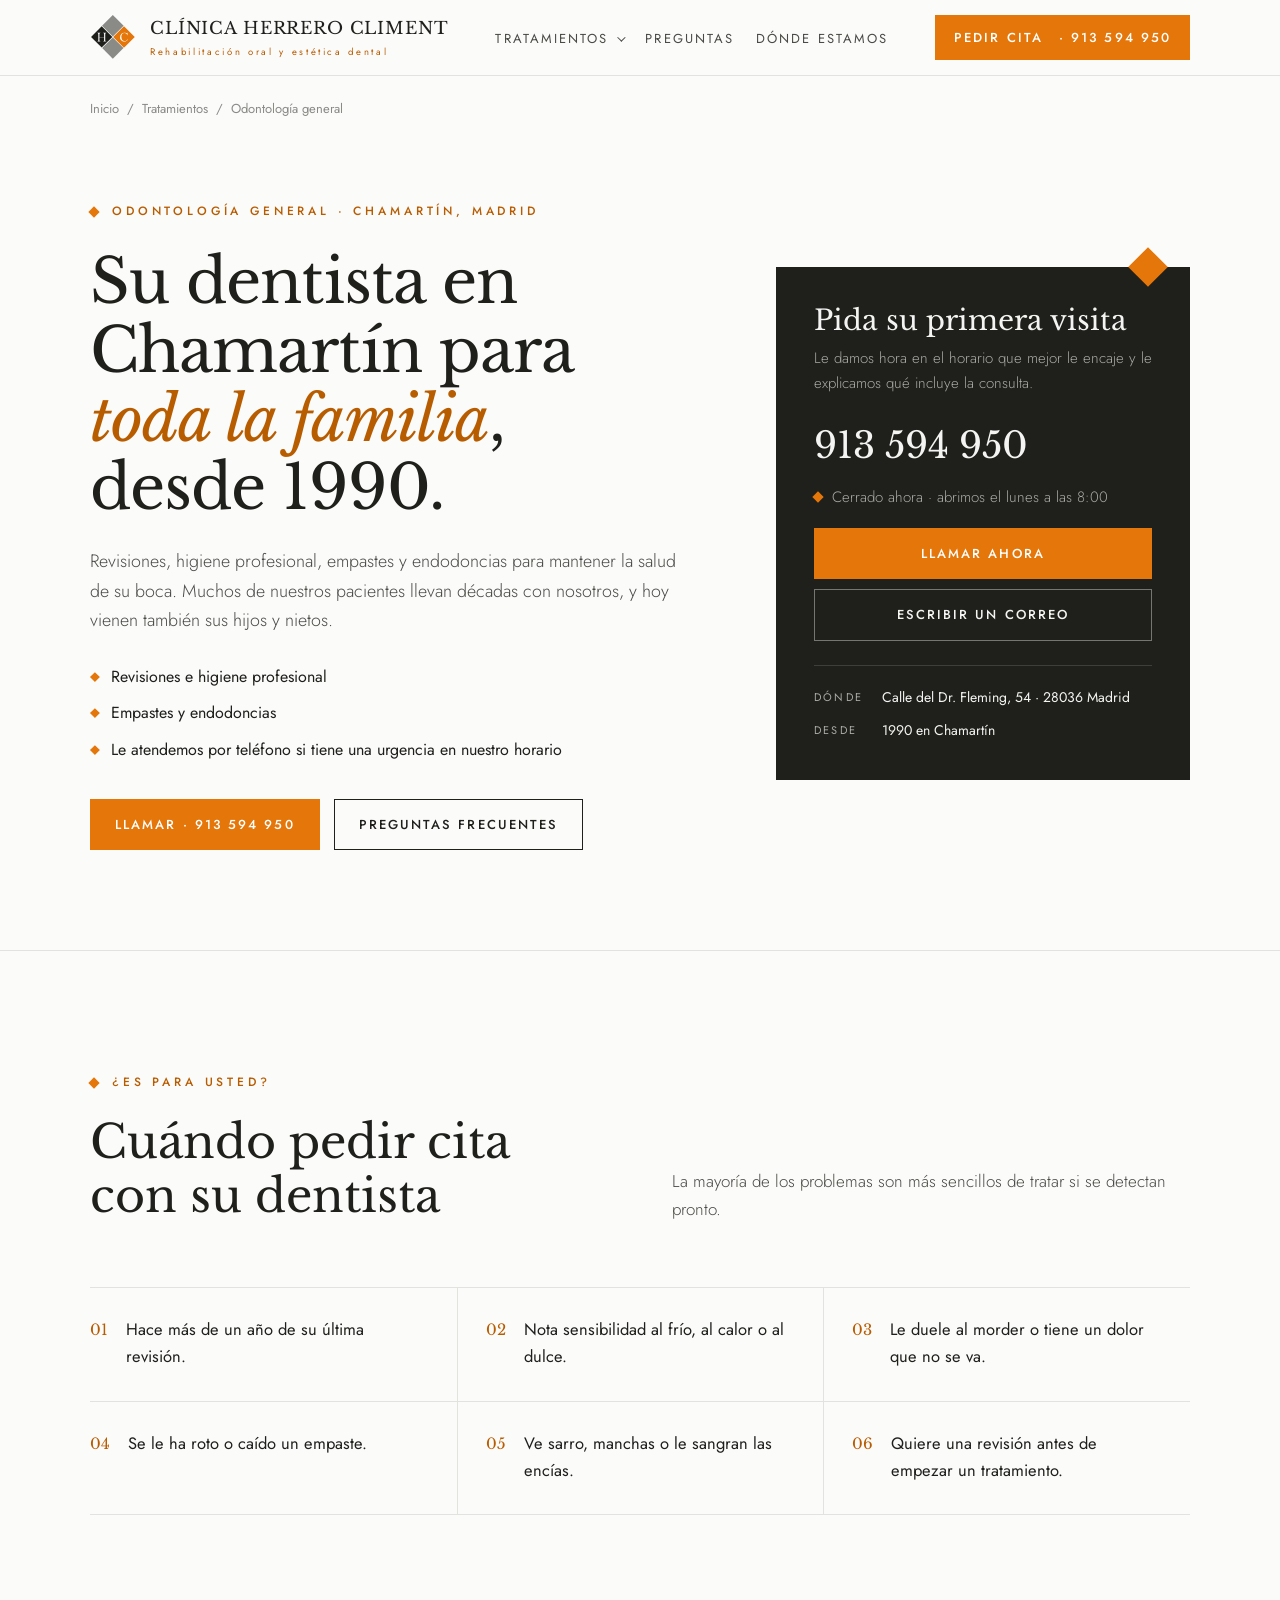
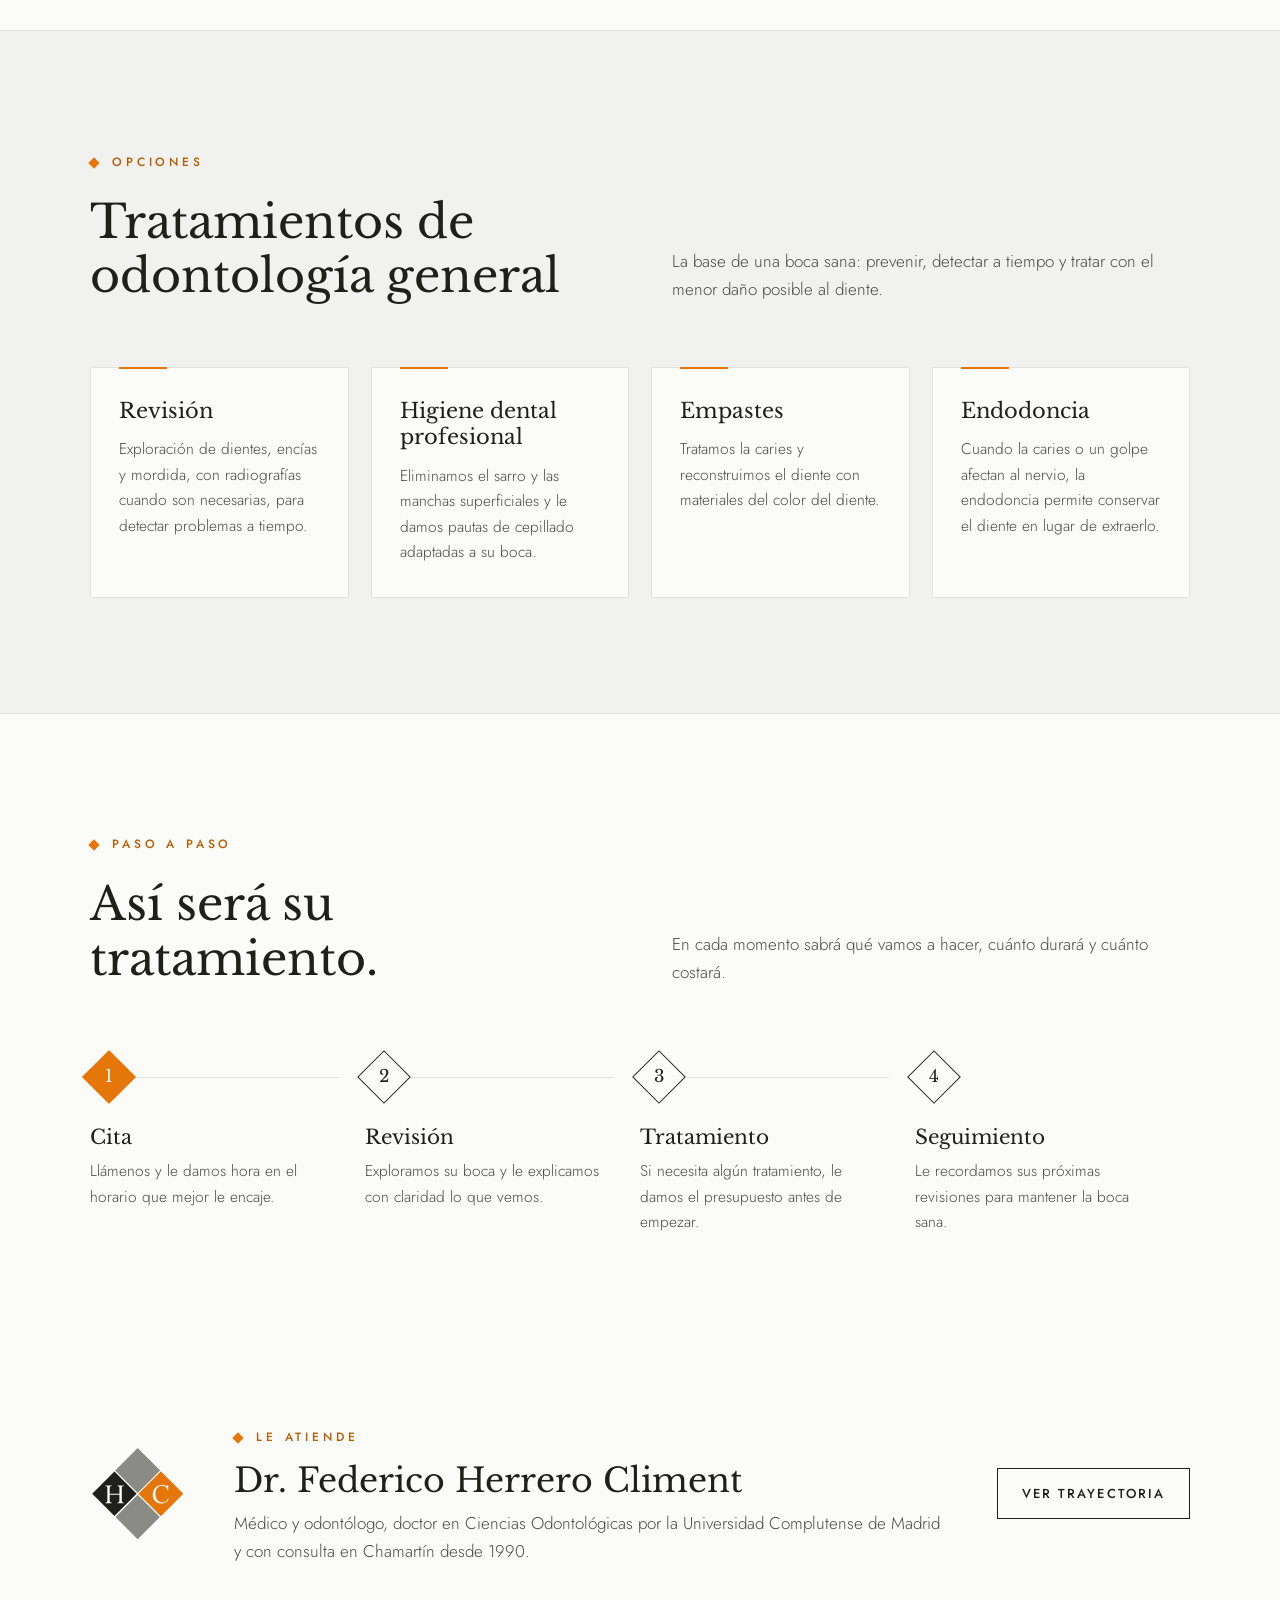
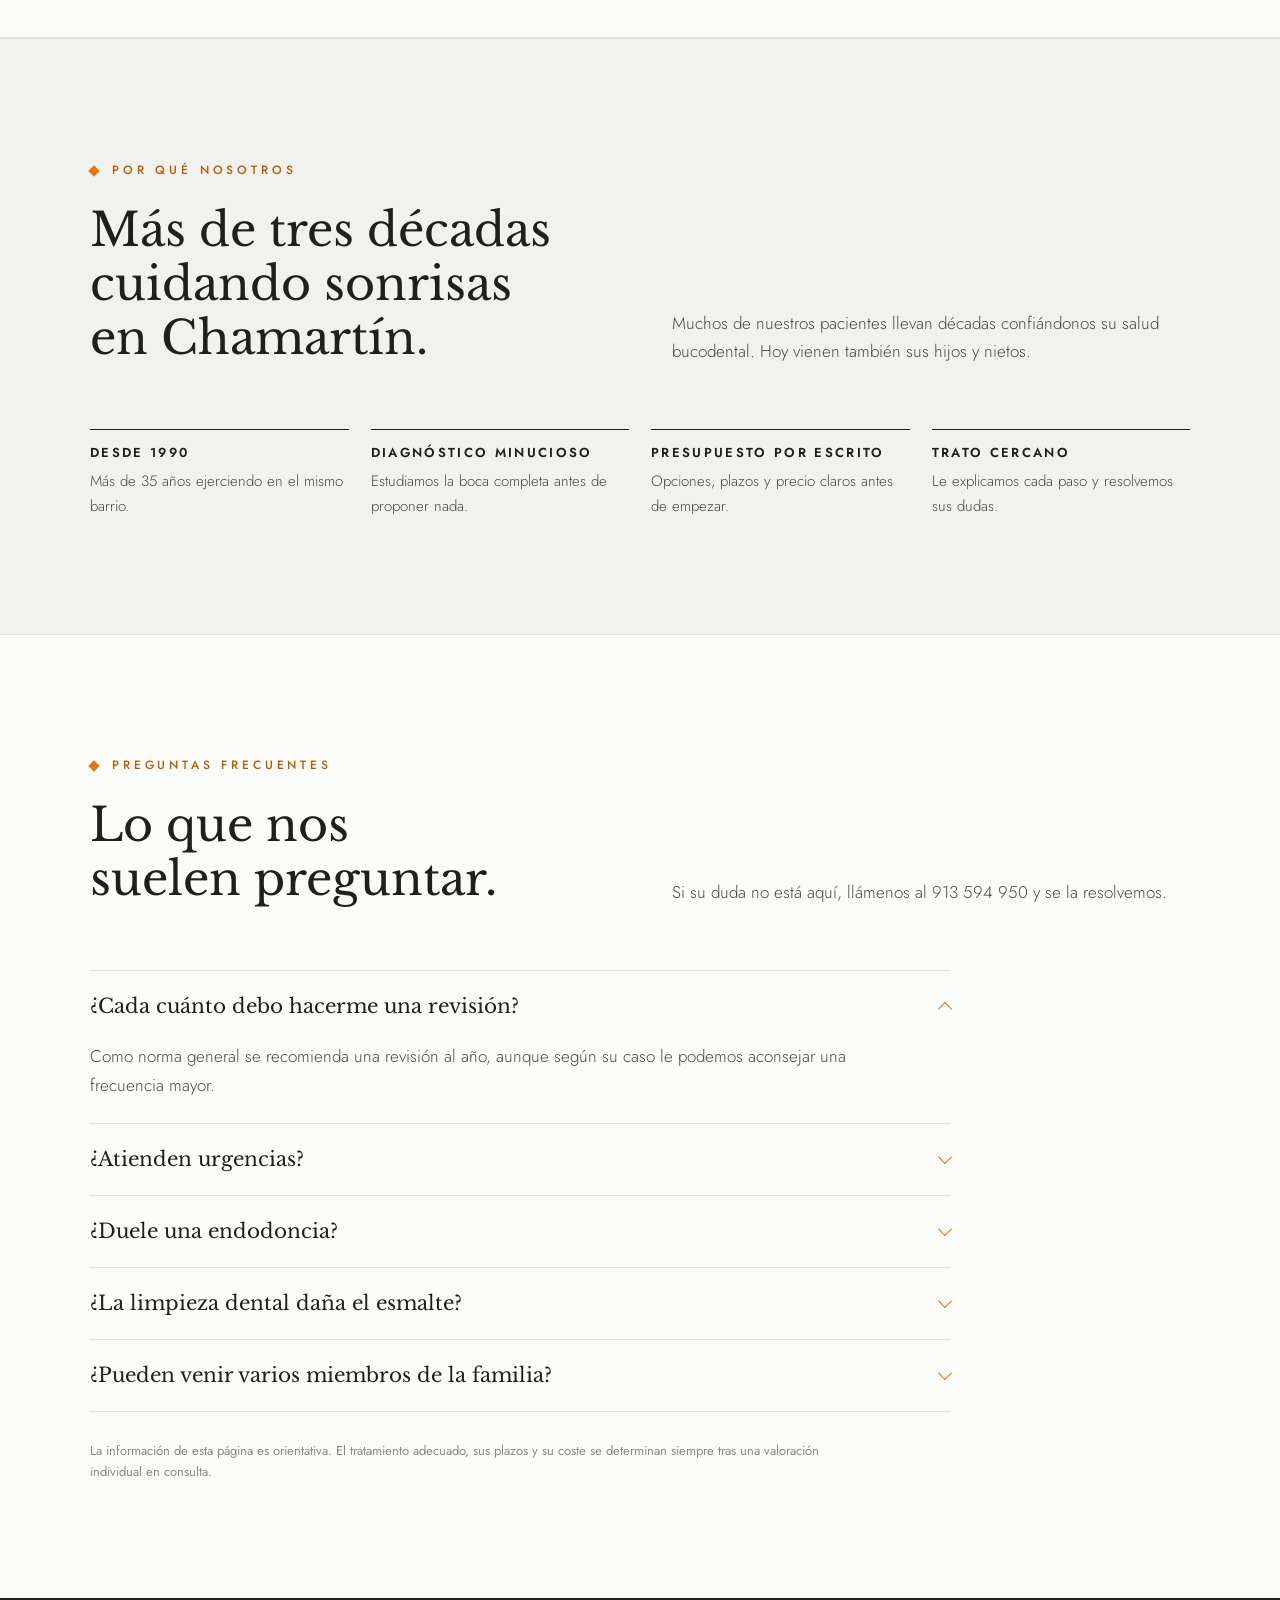
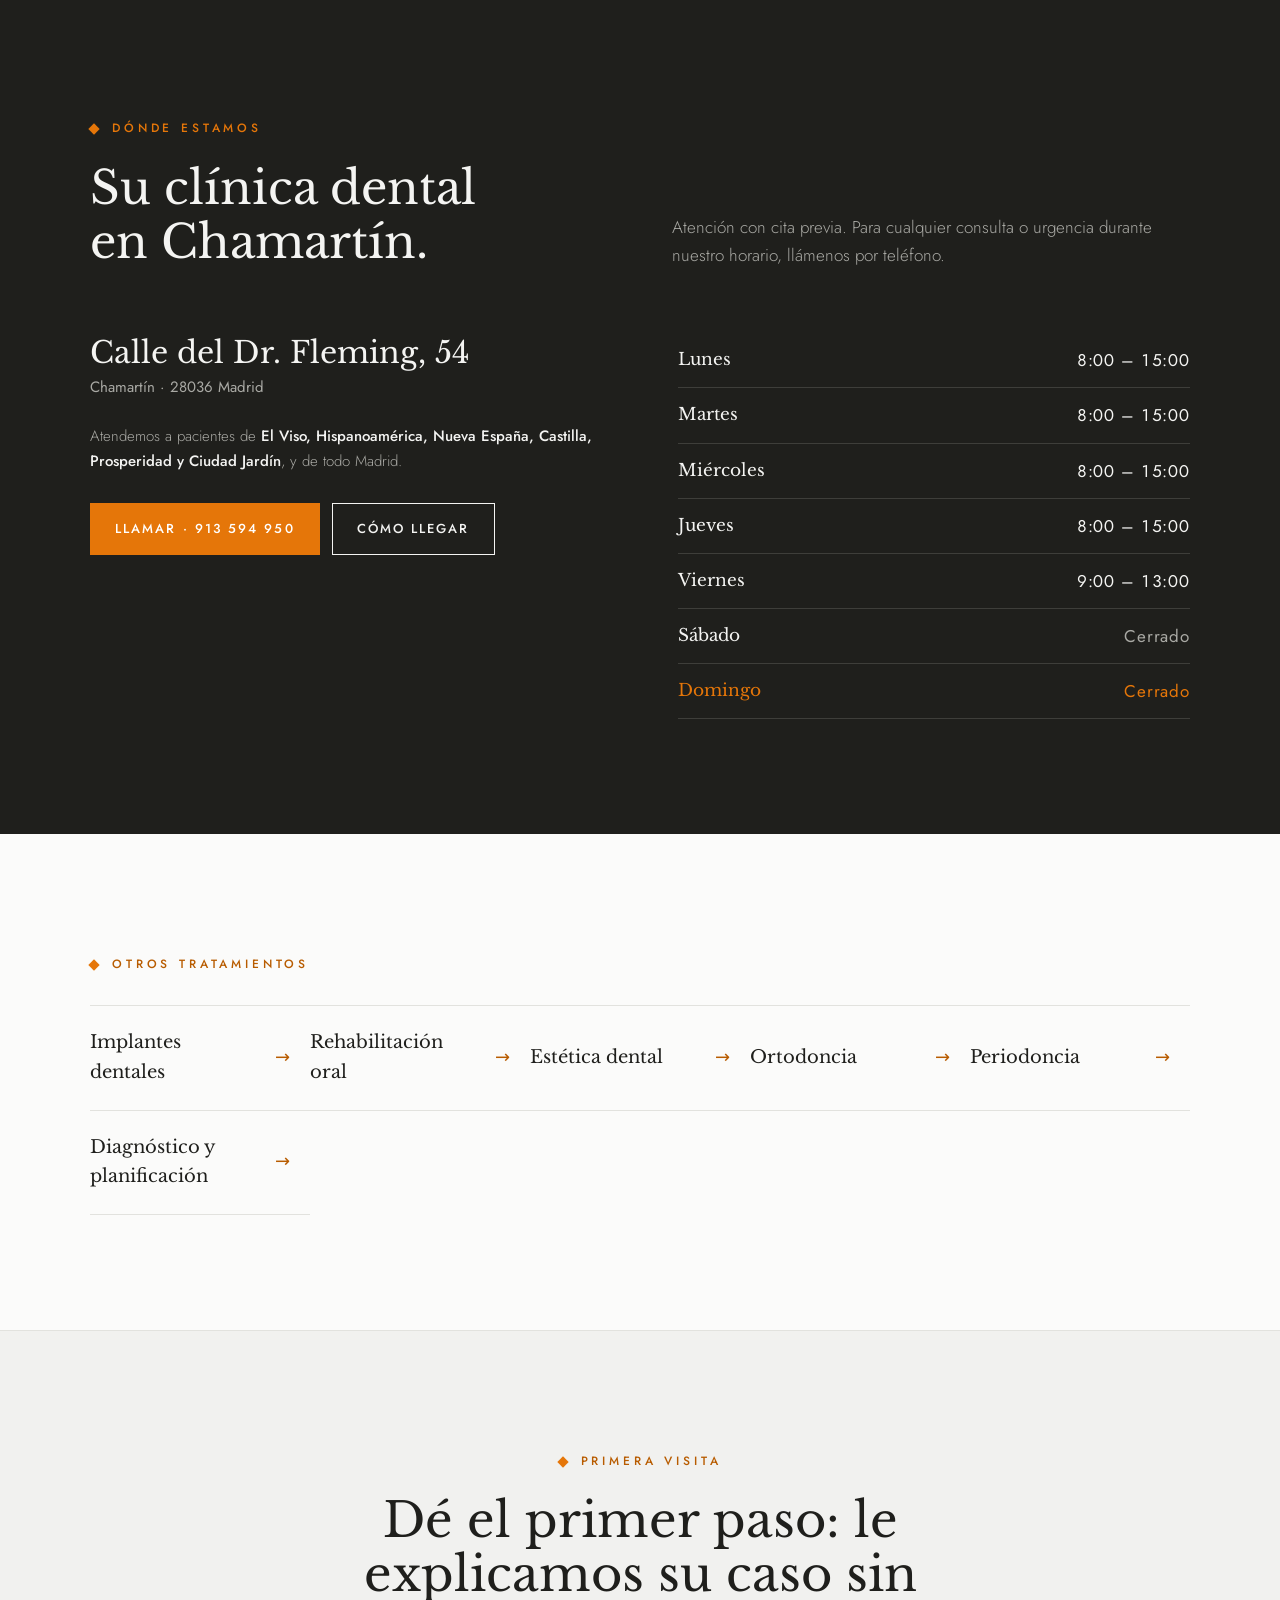
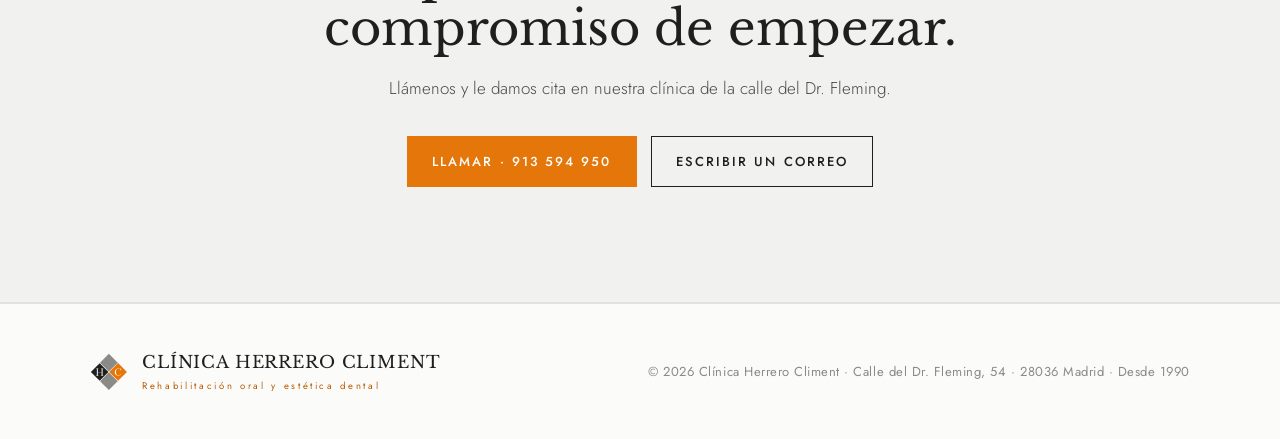
==== commit 58a41316: "mejora" ====
--- a/dentista-chamartin.html
+++ b/dentista-chamartin.html
@@ -45,6 +45,7 @@
             <li><a href="implantes-dentales-chamartin.html">Implantes dentales</a></li>
             <li><a href="rehabilitacion-oral-chamartin.html">Rehabilitación oral</a></li>
             <li><a href="estetica-dental-chamartin.html">Estética dental</a></li>
+            <li><a href="ortodoncia-chamartin.html">Ortodoncia</a></li>
             <li><a href="periodoncia-chamartin.html">Periodoncia</a></li>
             <li><a href="dentista-chamartin.html" aria-current="page">Odontología general</a></li>
             <li><a href="estudio-dental-chamartin.html">Diagnóstico y planificación</a></li>
@@ -223,6 +224,7 @@
 <a href="implantes-dentales-chamartin.html">Implantes dentales</a>
 <a href="rehabilitacion-oral-chamartin.html">Rehabilitación oral</a>
 <a href="estetica-dental-chamartin.html">Estética dental</a>
+<a href="ortodoncia-chamartin.html">Ortodoncia</a>
 <a href="periodoncia-chamartin.html">Periodoncia</a>
 <a href="estudio-dental-chamartin.html">Diagnóstico y planificación</a>
       </div>
--- a/tratamientos.css
+++ b/tratamientos.css
@@ -203,3 +203,131 @@
 .doc-strip h2{font-size:clamp(24px,2.6vw,34px);margin-top:12px}
 .doc-strip p{color:var(--ink-soft);font-weight:300;margin-top:10px;max-width:46em}
 @media (max-width:760px){.doc-strip .wrap{grid-template-columns:1fr}.doc-mark{width:64px;height:64px}}
+
+/* casos reales: galería de fotografías clínicas */
+.casos{background:var(--block);color:var(--on-block)}
+.casos .eyebrow{color:var(--orange)}
+.casos .head p{color:var(--on-block-soft)}
+.caso + .caso{margin-top:clamp(64px,8vw,104px)}
+.caso-intro{display:grid;grid-template-columns:auto 1fr 1.15fr;gap:clamp(18px,3vw,44px);align-items:start;padding-top:28px;border-top:1px solid color-mix(in srgb,var(--on-block) 16%,transparent)}
+.caso-n{font-family:var(--serif);font-size:15px;color:var(--orange);font-variant-numeric:tabular-nums;padding-top:6px}
+.caso-intro h3{font-size:clamp(26px,2.8vw,36px);line-height:1.15}
+.caso-intro p{color:var(--on-block-soft);font-weight:300;font-size:16px}
+.tags{list-style:none;margin:18px 0 0;padding:0;display:flex;flex-wrap:wrap;gap:8px}
+.tags li{font-size:11px;letter-spacing:.2em;text-transform:uppercase;padding:7px 12px;border:1px solid color-mix(in srgb,var(--on-block) 22%,transparent);color:var(--on-block)}
+.caso-fotos{display:flex;flex-direction:column;gap:clamp(28px,3.5vw,44px);margin-top:clamp(28px,3.5vw,44px)}
+.fila{display:grid;gap:clamp(14px,2vw,26px);align-items:start}
+.fila.par{grid-template-columns:1fr 1fr}
+.fila.mixta{grid-template-columns:1.5fr 2.134fr}
+.caso-fotos figure{margin:0;min-width:0}
+.zoom{display:block;position:relative;width:100%;padding:0;border:0;background:#000;cursor:zoom-in;overflow:hidden}
+.zoom img{display:block;width:100%;height:auto;transition:transform .6s cubic-bezier(.2,.7,.2,1)}
+.zoom:hover img{transform:scale(1.035)}
+.zoom::after{content:"";position:absolute;inset:0;box-shadow:inset 0 0 0 1px rgba(255,255,255,.08);pointer-events:none}
+.zoom .plus{position:absolute;right:16px;top:16px;width:40px;height:40px;display:grid;place-items:center;background:var(--orange);color:var(--on-orange);transform:rotate(45deg) scale(.86);opacity:.92;transition:transform .3s,opacity .3s}
+.zoom .plus svg{transform:rotate(-45deg);width:16px;height:16px}
+.zoom:hover .plus,.zoom:focus-visible .plus{transform:rotate(45deg) scale(1);opacity:1}
+.badge{position:absolute;left:16px;top:16px;padding:7px 12px;font-size:11px;font-weight:500;letter-spacing:.24em;text-transform:uppercase;background:rgba(20,20,18,.78);color:#f4f4f2;backdrop-filter:blur(4px);-webkit-backdrop-filter:blur(4px)}
+.badge.after{background:var(--orange);color:var(--on-orange)}
+.caso-fotos figcaption{display:flex;gap:14px;align-items:baseline;margin-top:16px;font-size:14.5px;font-weight:300;color:var(--on-block-soft)}
+.caso-fotos figcaption b{flex:none;font-weight:500;font-size:11px;letter-spacing:.24em;text-transform:uppercase;color:var(--on-block)}
+.casos .legal{color:var(--on-block-soft);margin-top:clamp(40px,5vw,60px)}
+@media (max-width:900px){.caso-intro{grid-template-columns:auto 1fr}.caso-intro > div{grid-column:2}}
+@media (max-width:640px){.fila.par,.fila.mixta{grid-template-columns:1fr}.caso-intro{grid-template-columns:1fr;gap:12px}.caso-intro > div{grid-column:auto}.caso-fotos figcaption{flex-direction:column;gap:4px}}
+
+/* visor ampliado */
+.lb{border:0;padding:0;margin:auto;max-width:none;max-height:none;width:100%;height:100%;background:transparent;color:#f4f4f2}
+.lb::backdrop{background:rgba(10,10,9,.94)}
+.lb[open]{display:grid;grid-template-rows:1fr auto;place-items:center;animation:lbIn .25s ease}
+@keyframes lbIn{from{opacity:0}to{opacity:1}}
+.lb img{max-width:min(92vw,1600px);max-height:calc(100vh - 140px);width:auto;height:auto;display:block}
+.lb-cap{padding:16px 24px 24px;text-align:center;font-size:14.5px;font-weight:300;color:#a9a9a4;max-width:52em}
+.lb-cap b{display:block;font-weight:500;font-size:11px;letter-spacing:.24em;text-transform:uppercase;color:#f4f4f2;margin-bottom:4px}
+.lb button{position:fixed;width:48px;height:48px;display:grid;place-items:center;background:rgba(255,255,255,.08);border:1px solid rgba(255,255,255,.18);color:#f4f4f2;cursor:pointer;transition:background .2s,border-color .2s}
+.lb button:hover{background:#e57609;border-color:#e57609}
+.lb button svg{width:18px;height:18px}
+.lb .x{top:18px;right:18px}
+.lb .prev{left:18px;top:50%;margin-top:-24px}
+.lb .next{right:18px;top:50%;margin-top:-24px}
+@media (max-width:640px){.lb .prev,.lb .next{top:auto;bottom:18px;margin:0}.lb-cap{padding-bottom:84px}}
+
+/* comparador antes / después */
+.fila.cmp-fila{grid-template-columns:1.75fr 1fr;align-items:center;gap:clamp(24px,4vw,56px)}
+.cmp{position:relative;aspect-ratio:var(--ar,4/3);overflow:hidden;background:#000;cursor:ew-resize;touch-action:pan-y;-webkit-user-select:none;user-select:none}
+.cmp picture,.cmp img{position:absolute;inset:0;width:100%;height:100%;object-fit:cover;pointer-events:none}
+.cmp-before{clip-path:inset(0 calc(100% - var(--pos)) 0 0)}
+.cmp .badge{z-index:2;transition:opacity .25s}
+.cmp .badge.r{left:auto;right:16px}
+.cmp.edge-l .badge:not(.r),.cmp.edge-r .badge.r{opacity:0}
+.cmp-line{position:absolute;top:0;bottom:0;left:var(--pos);width:2px;margin-left:-1px;background:#fff;box-shadow:0 0 14px rgba(0,0,0,.4);pointer-events:none;z-index:3}
+.cmp-handle{position:absolute;top:50%;left:50%;width:50px;height:50px;margin:-25px 0 0 -25px;background:var(--orange);color:var(--on-orange);display:grid;place-items:center;transform:rotate(45deg);box-shadow:0 6px 20px rgba(0,0,0,.35);transition:transform .2s}
+.cmp-handle svg{width:22px;height:22px;transform:rotate(-45deg)}
+.cmp:hover .cmp-handle,.cmp.drag .cmp-handle{transform:rotate(45deg) scale(1.08)}
+.cmp:focus-within .cmp-handle{outline:2px solid #fff;outline-offset:5px}
+.cmp input{position:absolute;left:0;bottom:0;width:100%;height:1px;margin:0;opacity:0;pointer-events:none}
+.cmp-hint{position:absolute;left:50%;bottom:18px;transform:translateX(-50%);z-index:2;padding:8px 14px;font-size:11px;letter-spacing:.22em;text-transform:uppercase;white-space:nowrap;background:rgba(20,20,18,.72);color:#f4f4f2;backdrop-filter:blur(4px);-webkit-backdrop-filter:blur(4px);transition:opacity .4s;pointer-events:none}
+.cmp.used .cmp-hint{opacity:0}
+.cmp-notas{display:flex;flex-direction:column;gap:22px}
+.cmp-notas > div{border-top:1px solid color-mix(in srgb,var(--on-block) 16%,transparent);padding-top:18px}
+.cmp-notas .badge{position:static;display:inline-block}
+.cmp-notas .badge:not(.after){background:transparent;border:1px solid color-mix(in srgb,var(--on-block) 30%,transparent);padding:6px 11px}
+.cmp-notas p{color:var(--on-block-soft);font-weight:300;font-size:15.5px;margin-top:12px}
+.cmp-notas .cmp-tip{font-size:13px;color:var(--stone);margin-top:4px;display:flex;gap:10px;align-items:baseline}
+.cmp-notas .cmp-tip::before{content:"";width:7px;height:7px;background:var(--orange);transform:rotate(45deg);flex:none}
+.fila.cmp-fila.inv{grid-template-columns:1fr 1.75fr}
+.fila.cmp-fila.inv .cmp-notas{order:-1}
+.cmp-notas h4{font-family:var(--serif);font-weight:400;font-size:clamp(20px,1.8vw,24px);margin:0}
+@media (max-width:900px){.fila.cmp-fila,.fila.cmp-fila.inv{grid-template-columns:1fr}.fila.cmp-fila.inv .cmp-notas{order:0}}
+@media (max-width:640px){.cmp-handle{width:42px;height:42px;margin:-21px 0 0 -21px}.cmp .badge{top:12px;left:12px;font-size:9.5px;letter-spacing:.16em;padding:6px 9px}.cmp .badge.r{right:12px}}
+.rx-mini{margin:0;border-top:1px solid color-mix(in srgb,var(--on-block) 16%,transparent);padding-top:18px}
+.rx-mini .zoom .plus{width:32px;height:32px;right:12px;top:12px}
+.rx-mini figcaption{display:flex;flex-direction:column;gap:4px;margin-top:12px;font-size:14px;font-weight:300;color:var(--on-block-soft)}
+.rx-mini figcaption b{font-weight:500;font-size:11px;letter-spacing:.24em;text-transform:uppercase;color:var(--on-block)}
+
+/* ortodoncia: modalidades y comparativa */
+.mode{display:grid;grid-template-columns:1.1fr .9fr;gap:clamp(32px,6vw,90px);align-items:start}
+.mode.inv .mode-txt{order:2}
+.mode h2{font-size:clamp(30px,3.8vw,48px);line-height:1.15;margin-top:20px}
+.mode-lead{font-family:var(--serif);font-size:clamp(18px,1.6vw,21px);line-height:1.5;margin-top:22px}
+.mode-txt p:not(.mode-lead){color:var(--ink-soft);font-weight:300;margin-top:18px;max-width:36em}
+.mode-list{list-style:none;margin:0;padding:0;border-top:1px solid var(--ink)}
+.mode-list li{display:grid;grid-template-columns:minmax(120px,.7fr) 1.3fr;gap:18px;padding:18px 0;border-bottom:1px solid var(--line)}
+.mode-list b{font-size:12.5px;font-weight:600;letter-spacing:.18em;text-transform:uppercase;padding-top:3px}
+.mode-list span{color:var(--ink-soft);font-weight:300;font-size:15.5px}
+@media (max-width:860px){.mode{grid-template-columns:1fr}.mode.inv .mode-txt{order:0}}
+@media (max-width:520px){.mode-list li{grid-template-columns:1fr;gap:4px}}
+.vs-wrap{overflow-x:auto;-webkit-overflow-scrolling:touch}
+.vs{width:100%;min-width:560px;border-collapse:collapse;font-size:15.5px}
+.vs th,.vs td{text-align:left;padding:18px 20px 18px 0;border-bottom:1px solid var(--line);vertical-align:top}
+.vs thead th{font-family:var(--serif);font-weight:400;font-size:clamp(18px,1.8vw,22px);border-bottom:1px solid var(--ink);padding-bottom:16px}
+.vs thead th:nth-child(2){color:var(--orange-ink)}
+.vs tbody th{font-size:12px;font-weight:600;letter-spacing:.18em;text-transform:uppercase;width:22%;padding-top:21px}
+.vs td{color:var(--ink-soft);font-weight:300}
+.sr{position:absolute;width:1px;height:1px;overflow:hidden;clip:rect(0 0 0 0);white-space:nowrap}
+.doc-strip p a{color:var(--orange-ink)}
+@media (max-width:640px){
+  .vs{min-width:0}.vs thead{display:none}
+  .vs tr{display:block;padding:16px 0;border-bottom:1px solid var(--line)}
+  .vs th,.vs td{display:grid;grid-template-columns:96px 1fr;gap:12px;padding:4px 0;border:0;width:auto}
+  .vs tbody th{display:block;padding:0 0 8px}
+  .vs td::before{content:attr(data-label);font-size:11px;font-weight:500;letter-spacing:.14em;text-transform:uppercase;color:var(--ink);padding-top:2px}
+  .vs td:first-of-type::before{color:var(--orange-ink)}
+}
+/* secuencia de etapas (casos sin comparador) */
+.proceso{display:grid;grid-template-columns:repeat(4,1fr);gap:clamp(14px,1.8vw,24px);margin-top:clamp(28px,3.5vw,44px)}
+.etapa{margin:0;min-width:0}
+.etapa-n{position:relative;height:28px;margin:0 0 14px;display:flex;align-items:center}
+.etapa-n::before{content:"";position:absolute;left:0;right:calc(-1 * clamp(14px,1.8vw,24px));top:50%;height:1px;background:color-mix(in srgb,var(--on-block) 22%,transparent)}
+.etapa:last-child .etapa-n::before{right:0}
+.etapa-n span{position:relative;background:var(--block);padding-right:12px;font-size:11px;font-weight:500;letter-spacing:.24em;text-transform:uppercase;color:var(--on-block-soft);display:inline-flex;align-items:center;gap:10px}
+.etapa-n span::before{content:"";width:8px;height:8px;background:var(--on-block-soft);transform:rotate(45deg)}
+.etapa:last-child .etapa-n span{color:var(--orange)}.etapa:last-child .etapa-n span::before{background:var(--orange)}
+.etapa figcaption{display:flex;flex-direction:column;gap:4px;margin-top:14px;font-size:14.5px;font-weight:300;color:var(--on-block-soft)}
+.etapa figcaption b{font-weight:500;font-size:11px;letter-spacing:.24em;text-transform:uppercase;color:var(--on-block)}
+.badge.mid{background:#f4f4f2;color:#1f1f1c}
+@media (max-width:960px){.proceso{grid-template-columns:1fr 1fr;row-gap:32px}.etapa-n::before{right:0}}
+@media (max-width:560px){.proceso{grid-template-columns:1fr}}
+.proceso .badge{display:none}
+.proceso.tres{grid-template-columns:repeat(3,1fr)}
+@media (max-width:960px){.proceso.tres{grid-template-columns:1fr 1fr 1fr}}
+@media (max-width:700px){.proceso.tres{grid-template-columns:1fr}}
